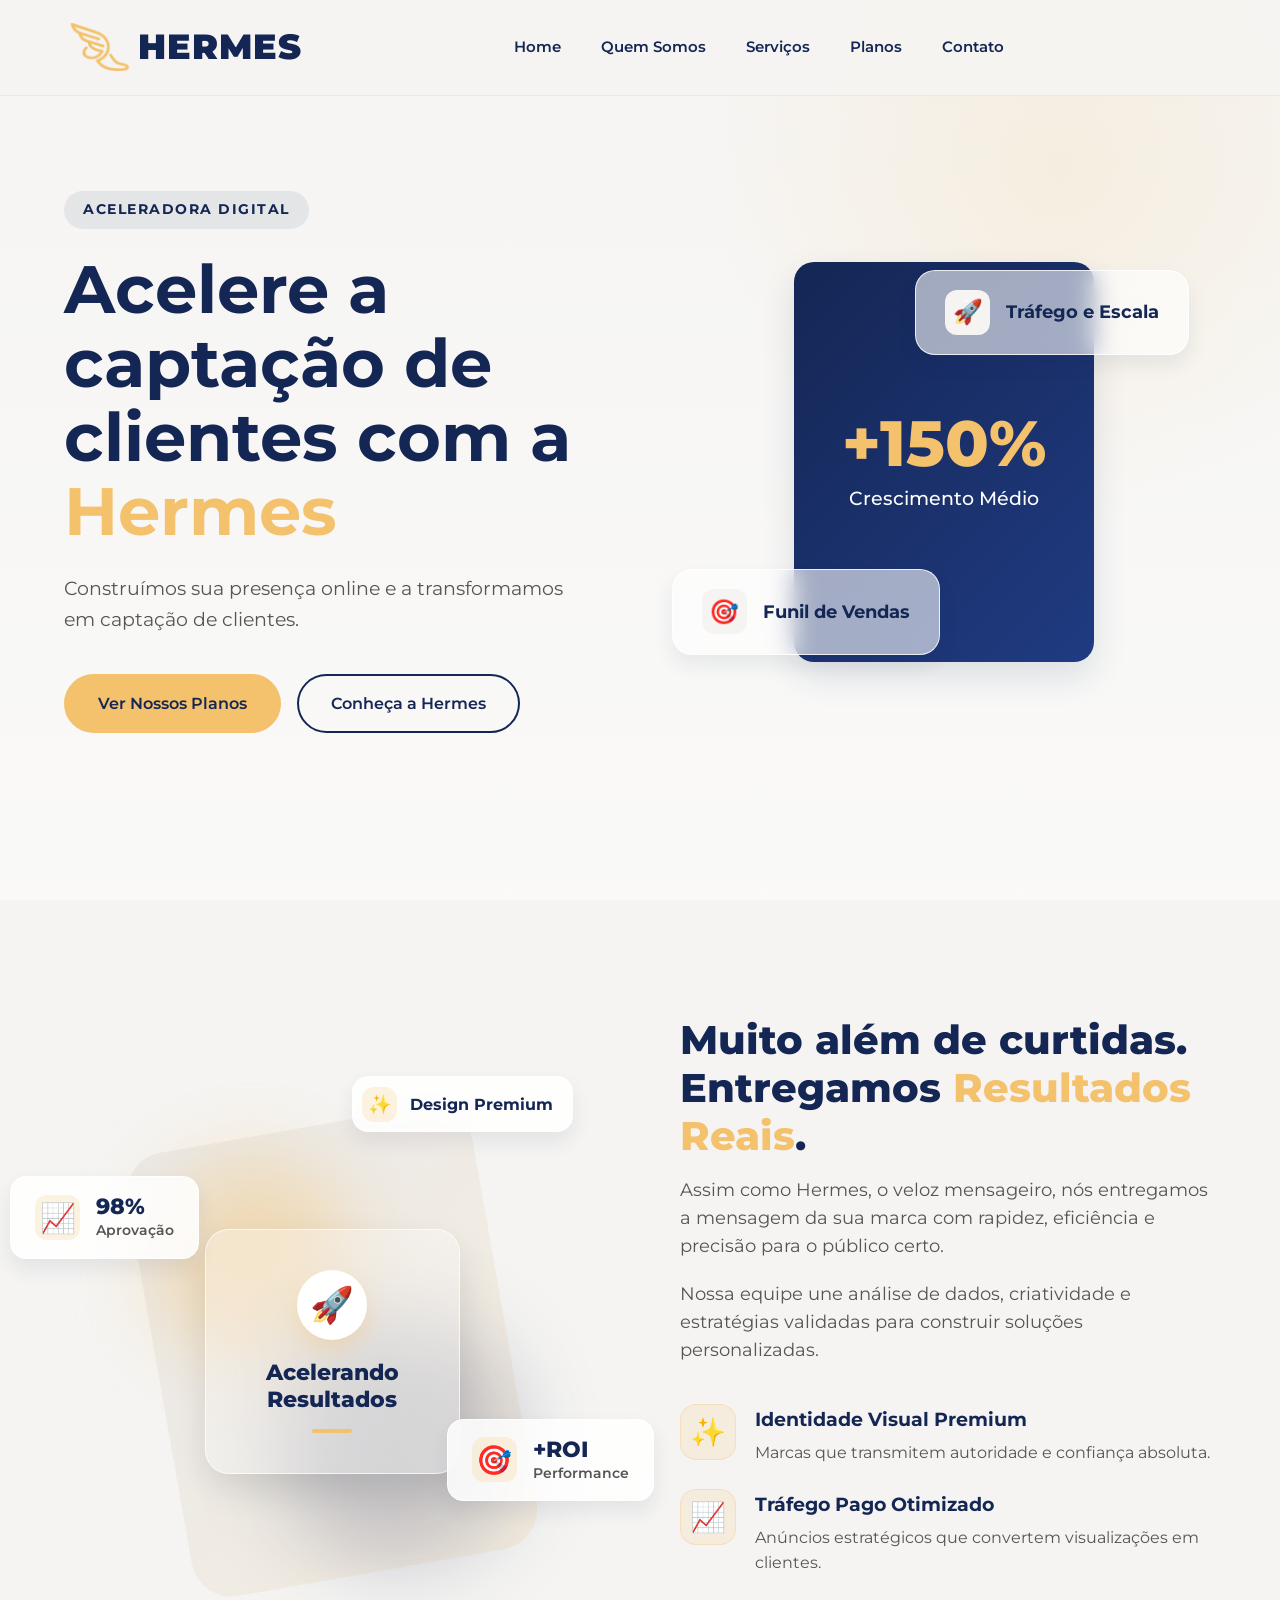
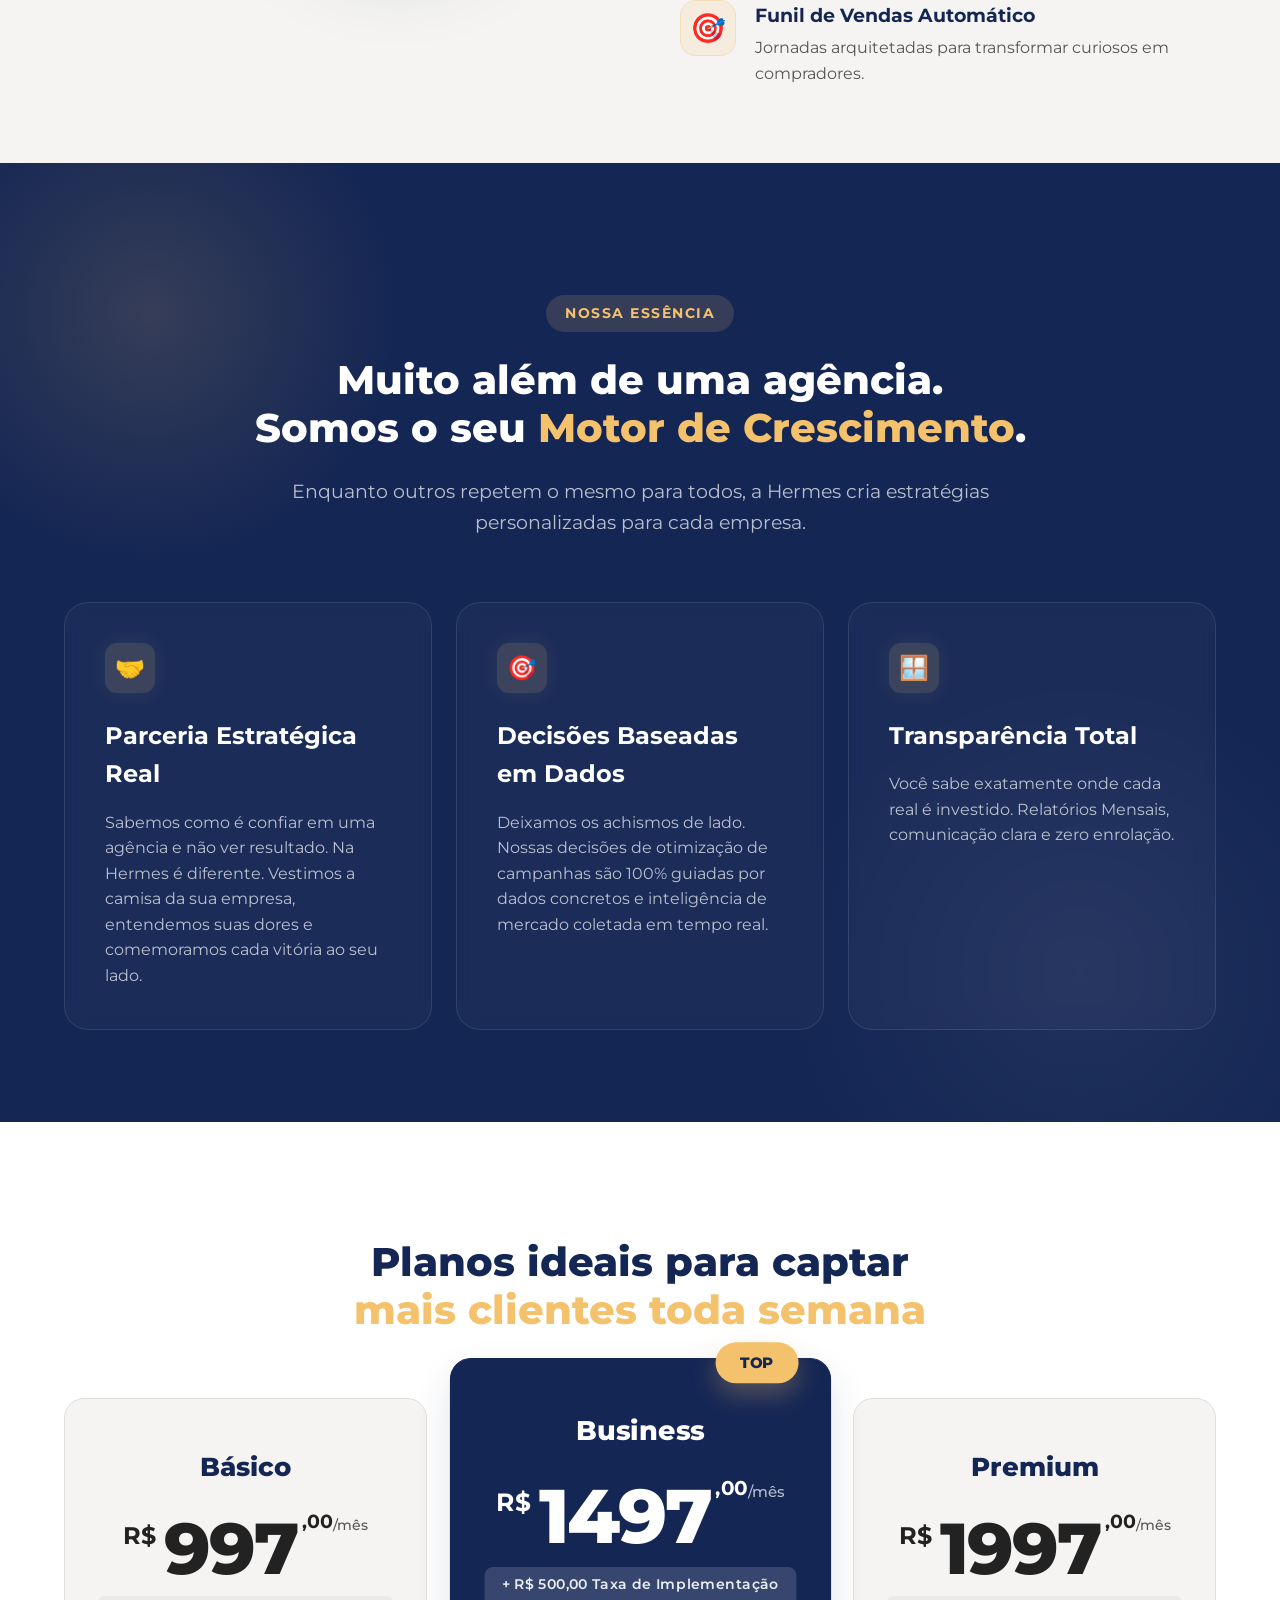
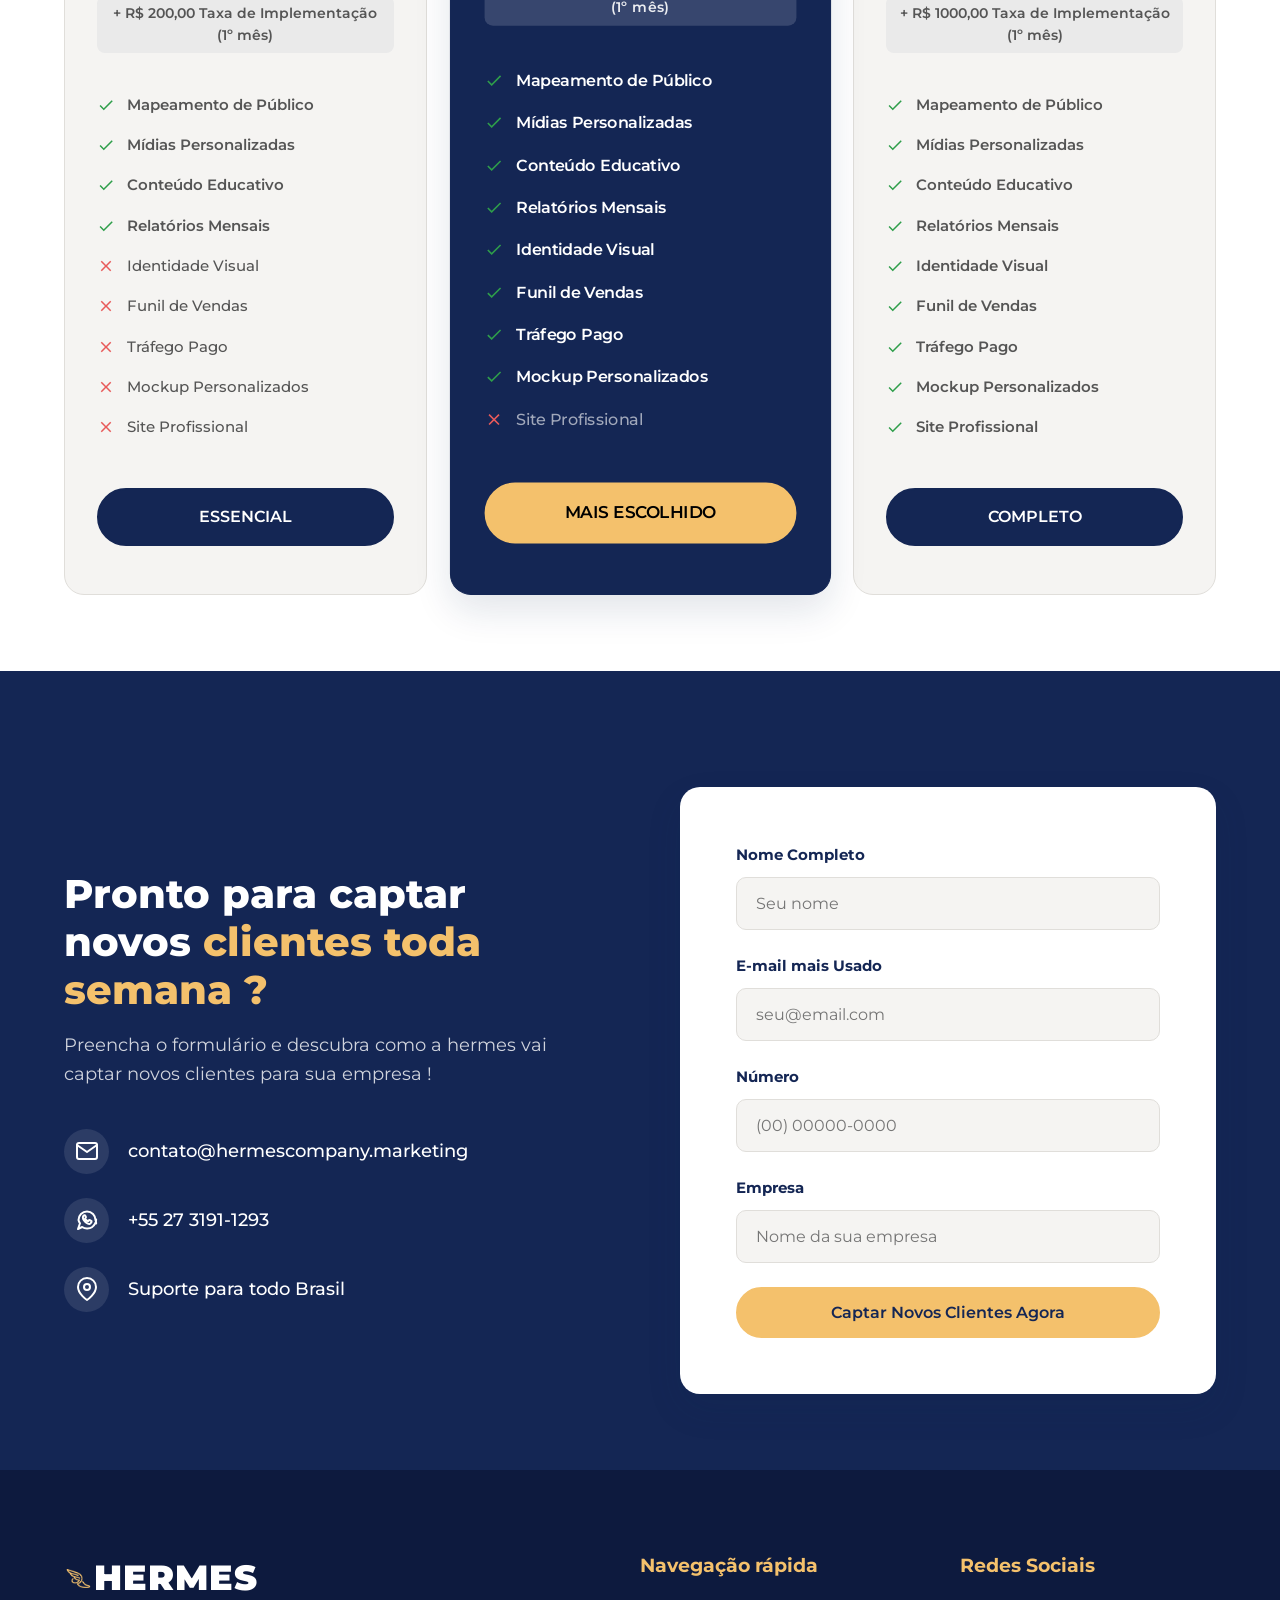
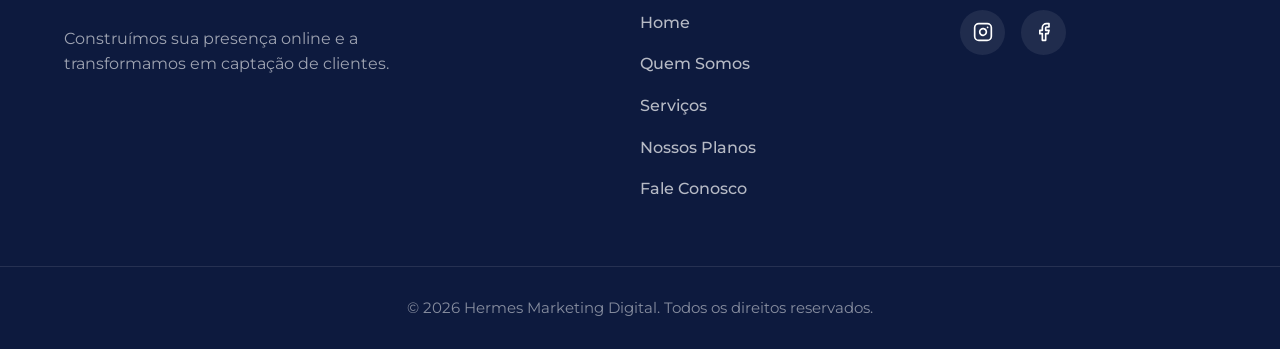
==== index.html @ 0383509d "Add files via upload" ====
<!DOCTYPE html>
<html lang="pt-BR">

<head>
    <meta charset="UTF-8">
    <meta name="viewport" content="width=device-width, initial-scale=1.0">
    <title>Hermes | Marketing Digital</title>
    <meta name="description"
        content="Eleve sua marca com a Hermes. Especialistas em marketing digital, tráfego pago, funil de vendas e identidade visual.">
    <link rel="preconnect" href="https://fonts.googleapis.com">
    <link rel="preconnect" href="https://fonts.gstatic.com" crossorigin>
    <link href="https://fonts.googleapis.com/css2?family=Montserrat:wght@300;400;500;600;700;800&display=swap"
        rel="stylesheet">
    <link rel="stylesheet" href="styles.css">
</head>

<body>
    <header class="navbar">
        <div class="container nav-container">
            <a href="#" class="logo">
                <img src="logo.png" alt="Ícone Hermes" class="logo-icon" onerror="this.style.display='none'">
                <span class="logo-text">HERMES</span>
            </a>
            <nav class="nav-links">
                <a href="#home">Home</a>
                <a href="#sobre">Quem Somos</a>
                <a href="servicos.html">Serviços</a>
                <a href="#planos">Planos</a>
                <a href="#contato">Contato</a>
            </nav>
            <div class="nav-actions">
                <button class="menu-toggle" aria-label="Abrir menu">
                    <span class="bar"></span>
                    <span class="bar"></span>
                    <span class="bar"></span>
                </button>
            </div>
        </div>
    </header>

    <main>
        <!-- Home / Hero Section -->
        <section id="home" class="hero">
            <div class="container hero-container">
                <div class="hero-content fade-in">
                    <div class="badge">Aceleradora Digital</div>
                    <h1>Acelere a captação de clientes com a <span class="text-highlight">Hermes</span></h1>
                    <p>Construímos sua presença online e a transformamos em captação de clientes.</p>
                    <div class="hero-buttons">
                        <a href="#planos" class="btn btn-primary">Ver Nossos Planos</a>
                        <a href="#sobre" class="btn btn-outline">Conheça a Hermes</a>
                    </div>
                </div>

                <div class="hero-visual fade-in" style="transition-delay: 0.2s;">
                    <!-- Decorative graphic elements to represent the "Hermes" brand modern feel -->
                    <div class="glass-card main-card">
                        <div class="stat">
                            <span class="stat-number">+150%</span>
                            <span class="stat-label">Crescimento Médio</span>
                        </div>
                    </div>
                    <div class="glass-card float-card-1">
                        <div class="icon-box">🚀</div>
                        <span>Tráfego e Escala</span>
                    </div>
                    <div class="glass-card float-card-2">
                        <div class="icon-box">🎯</div>
                        <span>Funil de Vendas</span>
                    </div>
                </div>
            </div>
        </section>

        <!-- Sobre Section -->
        <section id="sobre" class="about">
            <div class="container about-container">
                <div class="about-visual-new fade-in">
                    <div class="visual-bg-shape"></div>

                    <!-- Center Composition -->
                    <div class="center-art-composition">
                        <div class="glowing-orb orb-1"></div>
                        <div class="glowing-orb orb-2"></div>

                        <div class="glass-main-card">
                            <div class="glass-icon-wrapper">
                                <span class="hero-icon">🚀</span>
                            </div>
                            <h3 class="glass-title">Acelerando<br>Resultados</h3>
                            <div class="glass-line"></div>
                        </div>
                    </div>

                    <!-- Floating Cards / Baloões -->
                    <div class="floating-stat-card glass-panel card-pos-1">
                        <div class="stat-icon">📈</div>
                        <div class="stat-info">
                            <span class="stat-value">98%</span>
                            <span class="stat-text">Aprovação</span>
                        </div>
                    </div>

                    <div class="floating-stat-card glass-panel card-pos-2">
                        <div class="stat-icon">🎯</div>
                        <div class="stat-info">
                            <span class="stat-value">+ROI</span>
                            <span class="stat-text">Performance</span>
                        </div>
                    </div>

                    <div class="floating-badge glass-panel">
                        <div class="stat-icon">✨</div>
                        <span style="font-weight: 700; color: var(--primary); font-size: 1rem;">Design Premium</span>
                    </div>
                </div>
                <div class="about-content fade-in" style="transition-delay: 0.2s;">
                    <h2 class="section-title">Muito além de curtidas. Entregamos <span class="text-highlight">Resultados
                            Reais</span>.</h2>
                    <p>Assim como Hermes, o veloz mensageiro, nós entregamos a mensagem da sua marca com rapidez,
                        eficiência e precisão para o público certo.</p>
                    <p>Nossa equipe une análise de dados, criatividade e estratégias validadas para construir soluções
                        personalizadas.</p>

                    <ul class="features-list">
                        <li>
                            <div class="feature-icon">✨</div>
                            <div class="feature-text">
                                <strong>Identidade Visual Premium</strong>
                                <span>Marcas que transmitem autoridade e confiança absoluta.</span>
                            </div>
                        </li>
                        <li>
                            <div class="feature-icon">📈</div>
                            <div class="feature-text">
                                <strong>Tráfego Pago Otimizado</strong>
                                <span>Anúncios estratégicos que convertem visualizações em clientes.</span>
                            </div>
                        </li>
                        <li>
                            <div class="feature-icon">🎯</div>
                            <div class="feature-text">
                                <strong>Funil de Vendas Automático</strong>
                                <span>Jornadas arquitetadas para transformar curiosos em compradores.</span>
                            </div>
                        </li>
                    </ul>
                </div>
            </div>
        </section>

        <!-- Expertise Section -> Continuação do Quem Somos -->
        <section class="expertise-section">
            <div class="expertise-glow-1"></div>
            <div class="expertise-glow-2"></div>

            <div class="container relative" style="position: relative; z-index: 10;">
                <div class="expertise-header fade-in">
                    <div class="badge expertise-badge">Nossa Essência</div>
                    <h2 class="section-title">Muito além de uma agência.<br>Somos o seu <span
                            class="text-highlight">Motor de Crescimento</span>.</h2>
                    <p>Enquanto outros repetem o mesmo para todos, a Hermes cria estratégias personalizadas para cada
                        empresa.</p>
                </div>

                <div class="expertise-grid">
                    <!-- Card 1 -->
                    <div class="expertise-card fade-in">
                        <div class="expertise-icon">🤝</div>
                        <h3>Parceria Estratégica Real</h3>
                        <p>Sabemos como é confiar em uma agência e não ver resultado. Na Hermes é diferente. Vestimos a
                            camisa da sua empresa, entendemos suas dores e comemoramos cada vitória ao seu lado.</p>
                    </div>

                    <!-- Card 2 -->
                    <div class="expertise-card fade-in" style="transition-delay: 0.2s;">
                        <div class="expertise-icon">🎯</div>
                        <h3>Decisões Baseadas em Dados</h3>
                        <p>Deixamos os achismos de lado. Nossas decisões de otimização de campanhas são 100% guiadas por
                            dados concretos e inteligência de mercado coletada em tempo real.</p>
                    </div>

                    <!-- Card 3 -->
                    <div class="expertise-card fade-in" style="transition-delay: 0.3s;">
                        <div class="expertise-icon">🪟</div>
                        <h3>Transparência Total</h3>
                        <p>Você sabe exatamente onde cada real é investido. Relatórios Mensais, comunicação clara e zero
                            enrolação.</p>
                    </div>
                </div>
            </div>
        </section>

        <!-- Planos Section -->
        <section id="planos" class="pricing bg-light">
            <div class="container">
                <div class="section-header center fade-in">
                    <h2 class="section-title">Planos ideais para captar <span class="text-highlight">mais
                            clientes toda semana</span></h2>

                </div>

                <div class="pricing-grid">
                    <!-- Plano Básico -->
                    <div class="pricing-card fade-in" style="transition-delay: 0.1s;">
                        <div class="card-header">
                            <h3>Básico</h3>
                            <div class="price"><span class="currency-val">R$</span> <strong>997</strong><span
                                    class="cents">,00</span><span class="period">/mês</span></div>
                            <div class="setup-fee">+ R$ 200,00 Taxa de Implementação (1º mês)</div>
                        </div>
                        <div class="card-body">
                            <ul class="plan-features">
                                <li class="included">Mapeamento de Público</li>
                                <li class="included">Mídias Personalizadas</li>
                                <li class="included">Conteúdo Educativo</li>
                                <li class="included">Relatórios Mensais</li>
                                <li class="excluded">Identidade Visual</li>
                                <li class="excluded">Funil de Vendas</li>
                                <li class="excluded">Tráfego Pago</li>
                                <li class="excluded">Mockup Personalizados</li>
                                <li class="excluded">Site Profissional</li>
                            </ul>
                        </div>
                        <div class="card-footer">
                            <a href="#contato" class="btn btn-outline btn-block">ESSENCIAL</a>
                        </div>
                    </div>

                    <!-- Plano Business (TOP) -->
                    <div class="pricing-card featured fade-in" style="transition-delay: 0.2s;">
                        <div class="popular-badge">TOP</div>
                        <div class="card-header">
                            <h3>Business</h3>
                            <div class="price"><span class="currency-val">R$</span> <strong>1497</strong><span
                                    class="cents">,00</span><span class="period">/mês</span></div>
                            <div class="setup-fee">+ R$ 500,00 Taxa de Implementação (1º mês)</div>
                        </div>
                        <div class="card-body">
                            <ul class="plan-features">
                                <li class="included">Mapeamento de Público</li>
                                <li class="included">Mídias Personalizadas</li>
                                <li class="included">Conteúdo Educativo</li>
                                <li class="included">Relatórios Mensais</li>
                                <li class="included">Identidade Visual</li>
                                <li class="included">Funil de Vendas</li>
                                <li class="included">Tráfego Pago</li>
                                <li class="included">Mockup Personalizados</li>
                                <li class="excluded">Site Profissional</li>
                            </ul>
                        </div>
                        <div class="card-footer">
                            <a href="#contato" class="btn btn-primary btn-block">MAIS ESCOLHIDO</a>
                        </div>
                    </div>

                    <!-- Plano Premium -->
                    <div class="pricing-card fade-in" style="transition-delay: 0.3s;">
                        <div class="card-header">
                            <h3>Premium</h3>
                            <div class="price"><span class="currency-val">R$</span> <strong>1997</strong><span
                                    class="cents">,00</span><span class="period">/mês</span></div>
                            <div class="setup-fee">+ R$ 1000,00 Taxa de Implementação (1º mês)</div>
                        </div>
                        <div class="card-body">
                            <ul class="plan-features">
                                <li class="included">Mapeamento de Público</li>
                                <li class="included">Mídias Personalizadas</li>
                                <li class="included">Conteúdo Educativo</li>
                                <li class="included">Relatórios Mensais</li>
                                <li class="included">Identidade Visual</li>
                                <li class="included">Funil de Vendas</li>
                                <li class="included">Tráfego Pago</li>
                                <li class="included">Mockup Personalizados</li>
                                <li class="included">Site Profissional</li>
                            </ul>
                        </div>
                        <div class="card-footer">
                            <a href="#contato" class="btn btn-outline btn-block">COMPLETO</a>
                        </div>
                    </div>
                </div>
            </div>
        </section>

        <!-- Contato Section -->
        <section id="contato" class="contact">
            <div class="container contact-container">
                <div class="contact-info fade-in">
                    <h2 class="section-title">Pronto para captar novos <span class="text-highlight">clientes toda semana
                            ?</span>
                    </h2>
                    <p>Preencha o formulário e descubra como a hermes vai captar novos clientes para sua empresa
                        !</p>

                    <div class="contact-details hide-on-mobile">
                        <div class="contact-item">
                            <span class="icon">
                                <svg width="24" height="24" viewBox="0 0 24 24" fill="none" stroke="currentColor"
                                    stroke-width="2" stroke-linecap="round" stroke-linejoin="round"
                                    class="contact-icon">
                                    <path
                                        d="M4 4h16c1.1 0 2 .9 2 2v12c0 1.1-.9 2-2 2H4c-1.1 0-2-.9-2-2V6c0-1.1.9-2 2-2z">
                                    </path>
                                    <polyline points="22,6 12,13 2,6"></polyline>
                                </svg>
                            </span>
                            <span>contato@hermescompany.marketing</span>
                        </div>
                        <div class="contact-item">
                            <span class="icon">
                                <svg width="24" height="24" viewBox="0 0 24 24" fill="none" stroke="currentColor"
                                    stroke-width="2" stroke-linecap="round" stroke-linejoin="round"
                                    class="contact-icon">
                                    <path
                                        d="M21.16 11.5A8.38 8.38 0 0 1 20 15.68A8.5 8.5 0 0 1 12 20.5a8.38 8.38 0 0 1-4.82-1.48L3 21l2-5.75A8.38 8.38 0 0 1 3.5 12a8.5 8.5 0 0 1 8.5-8.5a8.5 8.5 0 0 1 8.5 8.5a8.48 8.48 0 0 1 .66 3.5">
                                    </path>
                                    <path
                                        d="M16 14.73c-.22.61-.83 1.1-1.46 1.17-.63.07-1.35-.14-2.14-.52-1.93-.95-3.3-2.85-3.41-3-.11-.15-1.12-1.46-1.12-2.8 0-1.18.6-1.78.85-2.03.22-.22.5-.27.69-.27h.37c.17 0 .33.02.48.33.22.48.56 1.34.6 1.44.05.1.09.24.01.38-.07.15-.12.24-.24.38-.11.12-.24.26-.33.37-.11.11-.23.23-.11.44.11.22.5 1 1.05 1.48.71.62 1.36.83 1.57.92.22.1.34.08.48-.07.12-.15.52-.64.67-.86.13-.22.28-.19.49-.11.22.07 1.39.65 1.63.78.23.11.39.18.45.28.06.11.06.63-.16 1.24z">
                                    </path>
                                </svg>
                            </span>
                            <span>+55 27 3191-1293</span>
                        </div>
                        <div class="contact-item">
                            <span class="icon">
                                <svg width="24" height="24" viewBox="0 0 24 24" fill="none" stroke="currentColor"
                                    stroke-width="2" stroke-linecap="round" stroke-linejoin="round"
                                    class="contact-icon">
                                    <path d="M21 10c0 7-9 13-9 13s-9-6-9-13a9 9 0 0 1 18 0z"></path>
                                    <circle cx="12" cy="10" r="3"></circle>
                                </svg>
                            </span>
                            <span>Suporte para todo Brasil</span>
                        </div>
                    </div>
                </div>

                <div class="contact-form-wrapper fade-in" style="transition-delay: 0.2s;">
                    <form class="contact-form" action="https://formsubmit.co/contato@hermescompany.marketing"
                        method="POST">
                        <!-- Redirecionamento e Configurações Opcionais -->
                        <input type="hidden" name="_next" value="http://localhost:8080/obrigado.html">
                        <!-- O assunto foi removido propositalmente para que os emails não sejam agrupados em uma única conversa pelo Gmail (threading) -->
                        <input type="hidden" name="_captcha" value="false">
                        <input type="hidden" name="_template" value="table">

                        <div class="form-group">
                            <label for="name">Nome Completo</label>
                            <input type="text" id="name" name="nome" placeholder="Seu nome" required>
                        </div>
                        <div class="form-group">
                            <label for="email">E-mail mais Usado</label>
                            <input type="email" id="email" name="email" placeholder="seu@email.com" required>
                        </div>
                        <div class="form-group">
                            <label for="phone">Número</label>
                            <input type="tel" id="phone" name="telefone" placeholder="(00) 00000-0000"
                                oninput="this.value = this.value.replace(/[^0-9]/g, '')" required>
                        </div>
                        <div class="form-group">
                            <label for="company">Empresa</label>
                            <input type="text" id="company" name="empresa" placeholder="Nome da sua empresa">
                        </div>
                        <button type="submit" class="btn btn-primary btn-block btn-pulse">Captar Novos Clientes
                            Agora</button>
                    </form>
                </div>

                <div class="contact-details show-on-mobile hide fade-in" style="transition-delay: 0.3s;">
                    <h2 class="section-title">Contatos : <span class="text-highlight"></span>
                    </h2>
                    <div class="contact-item">
                        <span class="icon">
                            <svg width="24" height="24" viewBox="0 0 24 24" fill="none" stroke="currentColor"
                                stroke-width="2" stroke-linecap="round" stroke-linejoin="round" class="contact-icon">
                                <path d="M4 4h16c1.1 0 2 .9 2 2v12c0 1.1-.9 2-2 2H4c-1.1 0-2-.9-2-2V6c0-1.1.9-2 2-2z">
                                </path>
                                <polyline points="22,6 12,13 2,6"></polyline>
                            </svg>
                        </span>
                        <span>contato@hermescompany.marketing</span>
                    </div>
                    <div class="contact-item">
                        <span class="icon">
                            <svg width="24" height="24" viewBox="0 0 24 24" fill="none" stroke="currentColor"
                                stroke-width="2" stroke-linecap="round" stroke-linejoin="round" class="contact-icon">
                                <path
                                    d="M21.16 11.5A8.38 8.38 0 0 1 20 15.68A8.5 8.5 0 0 1 12 20.5a8.38 8.38 0 0 1-4.82-1.48L3 21l2-5.75A8.38 8.38 0 0 1 3.5 12a8.5 8.5 0 0 1 8.5-8.5a8.5 8.5 0 0 1 8.5 8.5a8.48 8.48 0 0 1 .66 3.5">
                                </path>
                                <path
                                    d="M16 14.73c-.22.61-.83 1.1-1.46 1.17-.63.07-1.35-.14-2.14-.52-1.93-.95-3.3-2.85-3.41-3-.11-.15-1.12-1.46-1.12-2.8 0-1.18.6-1.78.85-2.03.22-.22.5-.27.69-.27h.37c.17 0 .33.02.48.33.22.48.56 1.34.6 1.44.05.1.09.24.01.38-.07.15-.12.24-.24.38-.11.12-.24.26-.33.37-.11.11-.23.23-.11.44.11.22.5 1 1.05 1.48.71.62 1.36.83 1.57.92.22.1.34.08.48-.07.12-.15.52-.64.67-.86.13-.22.28-.19.49-.11.22.07 1.39.65 1.63.78.23.11.39.18.45.28.06.11.06.63-.16 1.24z">
                                </path>
                            </svg>
                        </span>
                        <span>+55 27 3191-1293</span>
                    </div>
                    <div class="contact-item">
                        <span class="icon">
                            <svg width="24" height="24" viewBox="0 0 24 24" fill="none" stroke="currentColor"
                                stroke-width="2" stroke-linecap="round" stroke-linejoin="round" class="contact-icon">
                                <path d="M21 10c0 7-9 13-9 13s-9-6-9-13a9 9 0 0 1 18 0z"></path>
                                <circle cx="12" cy="10" r="3"></circle>
                            </svg>
                        </span>
                        <span>Suporte para todo Brasil</span>
                    </div>
                </div>
            </div>
        </section>
    </main>

    <footer class="footer">
        <div class="container footer-container">
            <div class="footer-brand">
                <div class="footer-logo-wrapper">
                    <img src="logo.png" alt="Ícone Hermes" class="footer-logo-icon" onerror="this.style.display='none'">
                    <span class="logo-text">HERMES</span>
                </div>
                <p>Construímos sua presença online e a transformamos em captação de clientes.</p>
            </div>
            <div class="footer-links">
                <h4>Navegação rápida</h4>
                <ul>
                    <li><a href="#home">Home</a></li>
                    <li><a href="#sobre">Quem Somos</a></li>
                    <li><a href="servicos.html">Serviços</a></li>
                    <li><a href="#planos">Nossos Planos</a></li>
                    <li><a href="#contato">Fale Conosco</a></li>
                </ul>
            </div>
            <div class="footer-social">
                <h4>Redes Sociais</h4>
                <div class="social-icons">
                    <a href="https://www.instagram.com/hermes.company_/" target="_blank" aria-label="Instagram">
                        <svg width="20" height="20" viewBox="0 0 24 24" fill="none" stroke="currentColor"
                            stroke-width="2" stroke-linecap="round" stroke-linejoin="round">
                            <rect x="2" y="2" width="20" height="20" rx="5" ry="5"></rect>
                            <path d="M16 11.37A4 4 0 1 1 12.63 8 4 4 0 0 1 16 11.37z"></path>
                            <line x1="17.5" y1="6.5" x2="17.51" y2="6.5"></line>
                        </svg>
                    </a>
                    <a href="https://www.facebook.com/profile.php?id=61587692564961&locale=pt_BR" target="_blank"
                        aria-label="Facebook">
                        <svg width="20" height="20" viewBox="0 0 24 24" fill="none" stroke="currentColor"
                            stroke-width="2" stroke-linecap="round" stroke-linejoin="round">
                            <path d="M18 2h-3a5 5 0 0 0-5 5v3H7v4h3v8h4v-8h3l1-4h-4V7a1 1 0 0 1 1-1h3z"></path>
                        </svg>
                    </a>
                </div>
            </div>
        </div>
        <div class="footer-bottom">
            <div class="container">
                <p>&copy; 2026 Hermes Marketing Digital. Todos os direitos reservados.</p>
            </div>
        </div>
    </footer>

    <!-- Modais e Overlays -->
    <div class="modal-overlay" id="success-modal">
        <div class="modal-border-wrap">
            <div class="modal-content">
                <button class="close-modal" aria-label="Fechar pop-up">
                    <svg viewBox="0 0 24 24" fill="none" stroke="currentColor" stroke-width="2" stroke-linecap="round"
                        stroke-linejoin="round">
                        <line x1="18" y1="6" x2="6" y2="18"></line>
                        <line x1="6" y1="6" x2="18" y2="18"></line>
                    </svg>
                </button>

                <div class="modal-graphic">
                    <div class="modal-graphic-bg"></div>
                    <div class="modal-icon-wrapper">
                        <svg width="28" height="28" viewBox="0 0 24 24" fill="none" stroke="currentColor"
                            stroke-width="3" stroke-linecap="round" stroke-linejoin="round">
                            <polyline points="20 6 9 17 4 12"></polyline>
                        </svg>
                    </div>

                    <!-- Sparkles SVG -->
                    <svg class="modal-sparkle sparkle-1" viewBox="0 0 24 24" fill="currentColor">
                        <path d="M12 2L15 9L22 12L15 15L12 22L9 15L2 12L9 9L12 2Z"></path>
                    </svg>
                    <svg class="modal-sparkle sparkle-2" viewBox="0 0 24 24" fill="currentColor">
                        <path d="M12 2L15 9L22 12L15 15L12 22L9 15L2 12L9 9L12 2Z"></path>
                    </svg>
                    <svg class="modal-sparkle sparkle-3" viewBox="0 0 24 24" fill="currentColor">
                        <path d="M12 2L15 9L22 12L15 15L12 22L9 15L2 12L9 9L12 2Z"></path>
                    </svg>
                </div>

                <h3 class="modal-title">Mensagem Enviada!<span>Com Sucesso</span></h3>
                <p class="modal-text">Recebemos o seu contato. Um de nossos especialistas em captação retornará em breve
                    para acelerar seus resultados.</p>

                <button class="btn btn-primary btn-modal">Excelente, aguardo o contato</button>
            </div>
        </div>
    </div>

    <script src="main.js?v=2"></script>
</body>

</html>
---- styles.css ----
/* CSS Variables based on Hermes brand */
:root {
    --primary: #142654;
    /* Dark Blue */
    --hover-primary: #1b326e;
    --accent: #f4c16c;
    /* Gold/Yellow */
    --hover-accent: #e5b360;
    --bg-light: #f5f4f2;
    /* Off White */

    --text-dark: #222222;
    --text-body: #555555;
    --white: #ffffff;
    --border: #e0deda;

    --font-heading: 'Montserrat', sans-serif;
    --font-body: 'Montserrat', sans-serif;

    --transition: all 0.3s ease;

    --shadow-sm: 0 4px 6px rgba(20, 38, 84, 0.05);
    --shadow-md: 0 10px 20px rgba(20, 38, 84, 0.08);
    --shadow-lg: 0 15px 35px rgba(20, 38, 84, 0.12);
    --shadow-accent: 0 10px 25px rgba(244, 193, 108, 0.3);
}

* {
    margin: 0;
    padding: 0;
    box-sizing: border-box;
}

html {
    scroll-behavior: smooth;
    font-size: 16px;
}

body {
    font-family: var(--font-body);
    background-color: var(--bg-light);
    color: var(--text-body);
    line-height: 1.6;
    overflow-x: hidden;
}

a {
    text-decoration: none;
    color: inherit;
    transition: var(--transition);
}

ul {
    list-style: none;
}

.container {
    width: 100%;
    max-width: 1200px;
    margin: 0 auto;
    padding: 0 1.5rem;
}

/* Typography */
h1,
h2,
h3,
h4,
h5,
h6 {
    font-family: var(--font-heading);
    color: var(--primary);
    font-weight: 700;
}

.text-highlight {
    color: var(--accent);
}

.section-title {
    font-size: 2.5rem;
    font-weight: 800;
    margin-bottom: 1rem;
    line-height: 1.2;
}

section {
    padding: 6rem 0;
}

.center {
    text-align: center;
}

.bg-light {
    background-color: var(--white);
}

/* Buttons */
.btn {
    display: inline-flex;
    align-items: center;
    justify-content: center;
    padding: 0.9rem 2rem;
    border-radius: 50px;
    font-family: var(--font-heading);
    font-weight: 600;
    font-size: 1rem;
    cursor: pointer;
    transition: var(--transition);
    border: 2px solid transparent;
    text-align: center;
}

.btn-sm {
    padding: 0.6rem 1.5rem;
    font-size: 0.9rem;
}

.btn-block {
    width: 100%;
}

.btn-primary {
    background-color: var(--accent);
    color: var(--primary);
    border-color: var(--accent);
}

.btn-primary:hover {
    background-color: var(--hover-accent);
    border-color: var(--hover-accent);
    transform: translateY(-2px);
    box-shadow: var(--shadow-accent);
}

.btn-outline {
    background-color: transparent;
    color: var(--primary);
    border-color: var(--primary);
}

.btn-outline:hover {
    background-color: var(--primary);
    color: var(--white);
    transform: translateY(-2px);
}

/* Navbar */
.navbar {
    position: fixed;
    top: 0;
    left: 0;
    width: 100%;
    background-color: rgba(245, 244, 242, 0.9);
    backdrop-filter: blur(10px);
    -webkit-backdrop-filter: blur(10px);
    z-index: 1000;
    padding: 1.2rem 0;
    transition: var(--transition);
    border-bottom: 1px solid rgba(224, 222, 218, 0.5);
}

.navbar.scrolled {
    padding: 0.8rem 0;
    background-color: rgba(255, 255, 255, 0.98);
    box-shadow: var(--shadow-sm);
}

.nav-container {
    display: flex;
    justify-content: space-between;
    align-items: center;
}

.logo {
    display: flex;
    align-items: center;
    gap: 0.1rem;
}

.logo-icon {
    height: 3rem !important;
    max-height: 3rem !important;
    width: auto !important;
    max-width: 6rem !important;
    object-fit: contain;
    flex-shrink: 0;
}

.logo-text {
    font-size: 2.2rem;
    font-weight: 900;
    color: var(--primary);
    letter-spacing: 1px;
}

.nav-links {
    display: flex;
    gap: 2.5rem;
}

.nav-links a {
    font-weight: 600;
    color: var(--primary);
    font-size: 0.95rem;
    position: relative;
    padding: 0.5rem 0;
}

.nav-links a::after {
    content: '';
    position: absolute;
    bottom: 0;
    left: 0;
    width: 0;
    height: 3px;
    background-color: var(--accent);
    transition: var(--transition);
    border-radius: 2px;
}

.nav-links a:hover::after,
.nav-links a.active::after {
    width: 100%;
}

.nav-actions {
    display: flex;
    align-items: center;
    gap: 1rem;
}

.menu-toggle {
    display: none;
    background: none;
    border: none;
    cursor: pointer;
    width: 30px;
    height: 20px;
    position: relative;
    z-index: 1001;
}

.menu-toggle .bar {
    position: absolute;
    width: 100%;
    height: 2px;
    background-color: var(--primary);
    left: 0;
    transition: var(--transition);
    border-radius: 2px;
}

.menu-toggle .bar:nth-child(1) {
    top: 0;
}

.menu-toggle .bar:nth-child(2) {
    top: 9px;
}

.menu-toggle .bar:nth-child(3) {
    bottom: 0;
}

/* Hero Section */
.hero {
    min-height: 100vh;
    display: flex;
    align-items: center;
    padding-top: 80px;
    position: relative;
    overflow: hidden;
    background: linear-gradient(180deg, var(--bg-light) 0%, rgba(255, 255, 255, 0.5) 100%);
}

.hero::before {
    content: '';
    position: absolute;
    top: -20%;
    right: -10%;
    width: 700px;
    height: 700px;
    border-radius: 50%;
    background: radial-gradient(circle, rgba(244, 193, 108, 0.15) 0%, rgba(245, 244, 242, 0) 70%);
    z-index: 0;
}

.hero-container {
    display: grid;
    grid-template-columns: 1fr 1fr;
    gap: 4rem;
    align-items: center;
    position: relative;
    z-index: 1;
}

.badge {
    display: inline-block;
    padding: 0.5rem 1.2rem;
    background-color: rgba(20, 38, 84, 0.08);
    color: var(--primary);
    border-radius: 50px;
    font-size: 0.85rem;
    font-weight: 700;
    margin-bottom: 1.5rem;
    text-transform: uppercase;
    letter-spacing: 1.5px;
}

.hero h1 {
    font-size: 4.2rem;
    line-height: 1.1;
    margin-bottom: 1.5rem;
}

.hero p {
    font-size: 1.2rem;
    color: var(--text-body);
    margin-bottom: 2.5rem;
    max-width: 500px;
}

.hero-buttons {
    display: flex;
    gap: 1rem;
}

.hero-visual {
    position: relative;
    height: 550px;
    display: flex;
    justify-content: center;
    align-items: center;
}

.glass-card {
    background: rgba(255, 255, 255, 0.6);
    backdrop-filter: blur(12px);
    -webkit-backdrop-filter: blur(12px);
    border: 1px solid rgba(255, 255, 255, 0.8);
    border-radius: 20px;
    padding: 2rem;
    box-shadow: var(--shadow-md);
    position: absolute;
}

.main-card {
    width: 300px;
    height: 400px;
    background: linear-gradient(135deg, var(--primary) 0%, #203B82 100%);
    color: white;
    display: flex;
    flex-direction: column;
    justify-content: center;
    align-items: center;
    text-align: center;
    border: none;
    box-shadow: var(--shadow-lg);
    z-index: 2;
}

.main-card .stat-number {
    font-size: 4rem;
    font-weight: 800;
    color: var(--accent);
    display: block;
    line-height: 1;
    margin-bottom: 0.5rem;
}

.main-card .stat-label {
    font-size: 1.2rem;
    font-weight: 500;
}

.float-card-1 {
    top: 15%;
    right: 5%;
    display: flex;
    align-items: center;
    gap: 1rem;
    padding: 1.2rem 1.8rem;
    animation: float 6s ease-in-out infinite;
    font-weight: 700;
    font-size: 1.1rem;
    color: var(--primary);
    z-index: 3;
}

.float-card-2 {
    bottom: 15%;
    left: 0;
    display: flex;
    align-items: center;
    gap: 1rem;
    padding: 1.2rem 1.8rem;
    animation: float 7s ease-in-out infinite reverse;
    font-weight: 700;
    font-size: 1.1rem;
    color: var(--primary);
    z-index: 3;
}

.icon-box {
    width: 45px;
    height: 45px;
    background-color: var(--bg-light);
    border-radius: 12px;
    display: flex;
    justify-content: center;
    align-items: center;
    font-size: 1.5rem;
}

@keyframes float {
    0% {
        transform: translateY(0px);
    }

    50% {
        transform: translateY(-20px);
    }

    100% {
        transform: translateY(0px);
    }
}

/* About Section */
.about-container {
    display: grid;
    grid-template-columns: 1fr 1fr;
    gap: 5rem;
    align-items: center;
}

.about-visual-new {
    position: relative;
    height: 500px;
    width: 100%;
    display: flex;
    justify-content: center;
    align-items: center;
}

.visual-bg-shape {
    position: absolute;
    top: 50%;
    left: 50%;
    transform: translate(-50%, -50%) rotate(-10deg);
    width: 350px;
    height: 450px;
    background: linear-gradient(135deg, rgba(20, 38, 84, 0.05) 0%, rgba(244, 193, 108, 0.15) 100%);
    border-radius: 40px;
    z-index: 1;
}

/* Center Art */
.center-art-composition {
    position: relative;
    width: 300px;
    height: 350px;
    display: flex;
    justify-content: center;
    align-items: center;
    z-index: 2;
}

.glowing-orb {
    position: absolute;
    border-radius: 50%;
    filter: blur(40px);
    z-index: 1;
}

.orb-1 {
    width: 200px;
    height: 200px;
    background: rgba(244, 193, 108, 0.4);
    top: -20px;
    left: -30px;
    animation: orbFloat 8s infinite alternate ease-in-out;
}

.orb-2 {
    width: 250px;
    height: 250px;
    background: rgba(20, 38, 84, 0.2);
    bottom: -40px;
    right: -40px;
    animation: orbFloat 10s infinite alternate-reverse ease-in-out;
}

.glass-main-card {
    background: rgba(255, 255, 255, 0.3);
    backdrop-filter: blur(25px);
    -webkit-backdrop-filter: blur(25px);
    border: 1px solid rgba(255, 255, 255, 0.7);
    border-radius: 24px;
    width: 85%;
    padding: 2.5rem 1.5rem;
    display: flex;
    flex-direction: column;
    align-items: center;
    box-shadow: 0 15px 35px rgba(0, 0, 0, 0.1);
    z-index: 2;
    text-align: center;
}

.glass-icon-wrapper {
    width: 70px;
    height: 70px;
    background: var(--white);
    border-radius: 50%;
    display: flex;
    justify-content: center;
    align-items: center;
    font-size: 2.2rem;
    margin-bottom: 1.2rem;
    box-shadow: 0 10px 20px rgba(244, 193, 108, 0.3);
}

.glass-title {
    color: var(--primary);
    font-size: 1.4rem;
    font-weight: 800;
    line-height: 1.2;
    margin-bottom: 1rem;
}

.glass-line {
    width: 40px;
    height: 4px;
    background: var(--accent);
    border-radius: 2px;
}

@keyframes orbFloat {
    0% {
        transform: translateY(0) scale(1);
    }

    100% {
        transform: translateY(-30px) scale(1.1);
    }
}

/* Floating Balloons */
.glass-panel {
    background: rgba(255, 255, 255, 0.85);
    backdrop-filter: blur(15px);
    -webkit-backdrop-filter: blur(15px);
    border: 1px solid rgba(255, 255, 255, 1);
    border-radius: 16px;
    padding: 1rem 1.5rem;
    box-shadow: var(--shadow-md);
    position: absolute;
    z-index: 3;
}

.floating-stat-card {
    display: flex;
    align-items: center;
    gap: 1rem;
    animation: float 6s ease-in-out infinite;
}

.card-pos-1 {
    top: 15%;
    left: -10%;
}

.card-pos-2 {
    bottom: 20%;
    right: -10%;
    animation-delay: -3s;
    animation-duration: 7s;
}

.stat-icon {
    font-size: 1.8rem;
    background: rgba(244, 193, 108, 0.2);
    width: 45px;
    height: 45px;
    display: flex;
    justify-content: center;
    align-items: center;
    border-radius: 12px;
}

.stat-info {
    display: flex;
    flex-direction: column;
}

.stat-value {
    font-size: 1.4rem;
    font-weight: 800;
    color: var(--primary);
    line-height: 1.2;
}

.stat-text {
    font-size: 0.85rem;
    color: var(--text-body);
    font-weight: 600;
}

.floating-badge {
    top: -5%;
    right: 5%;
    display: flex;
    align-items: center;
    gap: 0.8rem;
    animation: float 5s ease-in-out infinite reverse;
    padding: 0.6rem 1.2rem 0.6rem 0.6rem;
}

.floating-badge .stat-icon {
    width: 35px;
    height: 35px;
    font-size: 1.2rem;
}

.about-content p {
    font-size: 1.1rem;
    margin-bottom: 1.2rem;
}

.features-list {
    margin-top: 2.5rem;
    display: flex;
    flex-direction: column;
    gap: 1.5rem;
}

.features-list li {
    display: flex;
    gap: 1.2rem;
    align-items: flex-start;
}

.feature-icon {
    width: 56px;
    height: 56px;
    background-color: rgba(244, 193, 108, 0.15);
    border-radius: 16px;
    display: flex;
    justify-content: center;
    align-items: center;
    font-size: 1.8rem;
    flex-shrink: 0;
    border: 1px solid rgba(244, 193, 108, 0.3);
}

.feature-text strong {
    display: block;
    color: var(--primary);
    font-size: 1.2rem;
    margin-bottom: 0.3rem;
    font-weight: 700;
}

.feature-text span {
    font-size: 1rem;
    color: var(--text-body);
}

/* Expertise Section - Premium Dark Mode */
.expertise-section {
    position: relative;
    padding: 7rem 0;
    background-color: var(--primary);
    color: var(--white);
    overflow: hidden;
}

.expertise-glow-1 {
    position: absolute;
    top: -100px;
    left: -100px;
    width: 500px;
    height: 500px;
    background: radial-gradient(circle, rgba(244, 193, 108, 0.15) 0%, transparent 70%);
    border-radius: 50%;
    z-index: 0;
}

.expertise-glow-2 {
    position: absolute;
    bottom: -150px;
    right: -100px;
    width: 600px;
    height: 600px;
    background: radial-gradient(circle, rgba(255, 255, 255, 0.05) 0%, transparent 70%);
    border-radius: 50%;
    z-index: 0;
}

.expertise-header {
    text-align: center;
    max-width: 800px;
    margin: 0 auto 4rem auto;
}

.expertise-header .section-title {
    color: var(--white);
    margin-bottom: 1.5rem;
}

.expertise-header p {
    color: rgba(255, 255, 255, 0.7);
    font-size: 1.2rem;
}

.expertise-badge {
    background-color: rgba(244, 193, 108, 0.15);
    color: var(--accent);
}

.expertise-grid {
    display: grid;
    grid-template-columns: repeat(3, 1fr);
    gap: 1.5rem;
}

.expertise-card {
    background: rgba(255, 255, 255, 0.03);
    border: 1px solid rgba(255, 255, 255, 0.1);
    border-radius: 24px;
    padding: 2.5rem;
    transition: var(--transition);
    position: relative;
    overflow: hidden;
    backdrop-filter: blur(10px);
    -webkit-backdrop-filter: blur(10px);
}

.expertise-card:hover {
    background: rgba(255, 255, 255, 0.06);
    border-color: rgba(244, 193, 108, 0.4);
    transform: translateY(-5px);
}


.expertise-icon {
    width: 50px;
    height: 50px;
    background: rgba(244, 193, 108, 0.15);
    border-radius: 12px;
    display: flex;
    justify-content: center;
    align-items: center;
    font-size: 1.5rem;
    margin-bottom: 1.5rem;
    color: var(--accent);
    box-shadow: 0 0 20px rgba(244, 193, 108, 0.1);
}

.expertise-card h3 {
    color: var(--white);
    font-size: 1.5rem;
    margin-bottom: 1rem;
}

.expertise-card p {
    color: rgba(255, 255, 255, 0.7);
    line-height: 1.6;
}

@media (max-width: 992px) {
    .expertise-grid {
        grid-template-columns: repeat(2, 1fr);
    }
}

@media (max-width: 768px) {
    .expertise-section {
        padding: 4rem 0;
    }

    .expertise-grid {
        grid-template-columns: 1fr;
        gap: 1rem;
    }

    .expertise-card {
        padding: 1.5rem;
    }

    .expertise-glow-1 {
        width: 300px;
        height: 300px;
        top: -50px;
        left: -50px;
    }

    .expertise-glow-2 {
        width: 300px;
        height: 300px;
        bottom: -50px;
        right: -50px;
    }

    .expertise-header {
        margin-bottom: 2.5rem;
    }

    .expertise-header .section-title {
        font-size: 2rem;
        line-height: 1.2;
    }

    .expertise-header p {
        font-size: 1rem;
    }

    .expertise-icon {
        width: 45px;
        height: 45px;
        font-size: 1.3rem;
    }

    .pulse-core {
        font-size: 2.5rem;
    }

    .visual-placeholder {
        width: 120px;
        height: 120px;
    }
}

/* Pricing Section */
.pricing .section-header {
    max-width: 600px;
    margin: 0 auto 4rem auto;
}

.pricing .section-header p {
    font-size: 1.15rem;
    margin-top: 1rem;
}

.pricing-grid {
    display: grid;
    grid-template-columns: repeat(3, 1fr);
    gap: 2rem;
    align-items: stretch;
}

.pricing-card {
    background-color: var(--bg-light);
    border-radius: 20px;
    padding: 3rem 2rem;
    transition: var(--transition);
    position: relative;
    border: 1px solid var(--border);
    display: flex;
    flex-direction: column;
}

.pricing-card:hover {
    transform: translateY(-8px);
    box-shadow: var(--shadow-lg);
    background-color: var(--white);
    border-color: rgba(20, 38, 84, 0.1);
}

.pricing-card.featured {
    background-color: var(--primary);
    color: var(--white);
    transform: scale(1.05);
    border-color: var(--primary);
    box-shadow: var(--shadow-lg);
    z-index: 2;
}

.pricing-card:hover.featured {
    transform: scale(1.05) translateY(-5px);
}

.popular-badge {
    position: absolute;
    top: -16px;
    right: 30px;
    background-color: var(--accent);
    color: var(--primary);
    padding: 0.5rem 1.5rem;
    border-radius: 20px;
    font-weight: 800;
    font-size: 0.9rem;
    box-shadow: var(--shadow-accent);
}

.card-header {
    text-align: center;
    margin-bottom: 2.5rem;
}

.card-header h3 {
    font-size: 1.6rem;
    font-weight: 800;
    margin-bottom: 1.5rem;
}

.pricing-card:not(.featured) h3 {
    color: var(--primary);
}

.pricing-card.featured h3 {
    color: var(--white);
}

.price {
    display: flex;
    justify-content: center;
    align-items: flex-start;
    color: var(--text-dark);
}

.pricing-card.featured .price {
    color: var(--white);
}

.price .currency-val {
    font-size: 1.5rem;
    font-weight: 700;
    margin-top: 5px;
    margin-right: 8px;
    /* Added spacing */
}

.price strong {
    font-size: 4.5rem;
    font-weight: 800;
    line-height: 1;
    letter-spacing: -2px;
}

.price .cents-wrap {
    display: flex;
    flex-direction: column;
    text-align: left;
    margin-left: 8px;
    /* Increased from 5px */
    margin-top: 5px;
}

.price .cents {
    font-size: 1.2rem;
    font-weight: 700;
    line-height: 1;
    margin-left: 4px;
    /* Added spacing to cents specifically if there's no wrapper */
}

.price .period {
    font-size: 0.9rem;
    font-weight: 500;
    color: var(--text-body);
    margin-top: 2px;
}

.pricing-card.featured .price .period {
    color: rgba(255, 255, 255, 0.7);
}

/* =========================================
   Success Modal (Premium Animated Design)
   ========================================= */
.modal-overlay {
    position: fixed;
    top: 0;
    left: 0;
    width: 100%;
    height: 100%;
    background-color: rgba(10, 15, 30, 0.7);
    backdrop-filter: blur(8px);
    -webkit-backdrop-filter: blur(8px);
    z-index: 9999;
    display: flex;
    justify-content: center;
    align-items: center;
    opacity: 0;
    visibility: hidden;
    transition: all 0.4s cubic-bezier(0.16, 1, 0.3, 1);
}

.modal-overlay.active {
    opacity: 1;
    visibility: visible;
}

/* Base Wrapper for the animated gradient border */
.modal-border-wrap {
    position: relative;
    padding: 2px;
    /* Largura da borda animada */
    border-radius: 24px;
    background: transparent;
    opacity: 0;
    transform: translateY(30px) scale(0.95);
    transition: all 0.5s cubic-bezier(0.16, 1, 0.3, 1);
    box-shadow: 0 25px 50px -12px rgba(0, 0, 0, 0.5);
    max-width: 90%;
    width: 440px;
}

.modal-overlay.active .modal-border-wrap {
    opacity: 1;
    transform: translateY(0) scale(1);
}

/* Background animado da borda */
.modal-border-wrap::before {
    content: "";
    position: absolute;
    inset: 0;
    border-radius: 24px;
    background: conic-gradient(from 0deg,
            transparent 0%,
            var(--accent) 25%,
            transparent 50%,
            var(--accent) 75%,
            transparent 100%);
    z-index: -1;
    opacity: 0;
    /* Inicia invisível */
    transition: opacity 0.3s ease;
}

.modal-border-wrap.animate-border::before {
    opacity: 1;
    animation: rotateBorder 4s linear infinite;
}

@keyframes rotateBorder {
    100% {
        transform: rotate(1turn);
    }
}

/* Inner content */
.modal-content {
    background: var(--white);
    border-radius: 22px;
    /* Ligeiramente menor que o wrapper para acomodar a borda */
    padding: 3rem 2.5rem;
    position: relative;
    text-align: center;
    overflow: hidden;
    height: 100%;
    width: 100%;
}

/* Close button */
.close-modal {
    position: absolute;
    top: 15px;
    right: 15px;
    background: transparent;
    border: none;
    color: var(--text-body);
    width: 32px;
    height: 32px;
    border-radius: 50%;
    display: flex;
    justify-content: center;
    align-items: center;
    cursor: pointer;
    transition: var(--transition);
    z-index: 10;
}

.close-modal:hover {
    background-color: var(--bg-light);
    color: var(--primary);
    transform: rotate(90deg);
}

.close-modal svg {
    width: 20px;
    height: 20px;
}

/* Success Graphic Composition */
.modal-graphic {
    position: relative;
    width: 80px;
    height: 80px;
    margin: 0 auto 1.5rem auto;
    display: flex;
    justify-content: center;
    align-items: center;
}

.modal-graphic-bg {
    position: absolute;
    inset: 0;
    background-color: rgba(244, 193, 108, 0.15);
    border-radius: 50%;
    transform: scale(0);
    transition: transform 0.6s cubic-bezier(0.34, 1.56, 0.64, 1);
    transition-delay: 0.2s;
}

.modal-overlay.active .modal-graphic-bg {
    transform: scale(1);
}

.modal-icon-wrapper {
    position: relative;
    width: 50px;
    height: 50px;
    background-color: var(--accent);
    border-radius: 50%;
    display: flex;
    justify-content: center;
    align-items: center;
    color: var(--primary);
    box-shadow: var(--shadow-accent);
    transform: scale(0);
    transition: transform 0.5s cubic-bezier(0.34, 1.56, 0.64, 1);
    transition-delay: 0.3s;
    z-index: 2;
}

.modal-overlay.active .modal-icon-wrapper {
    transform: scale(1);
}

/* Particles / Sparkles */
.modal-sparkle {
    position: absolute;
    color: var(--accent);
    opacity: 0;
    transform: scale(0);
}

.sparkle-1 {
    top: 0;
    left: 10px;
    width: 12px;
    height: 12px;
}

.sparkle-2 {
    bottom: 10px;
    right: 0;
    width: 16px;
    height: 16px;
}

.sparkle-3 {
    top: 20px;
    right: -5px;
    width: 10px;
    height: 10px;
}

.modal-overlay.active .modal-sparkle {
    animation: popSparkle 0.8s forwards;
}

.modal-overlay.active .sparkle-1 {
    animation-delay: 0.5s;
}

.modal-overlay.active .sparkle-2 {
    animation-delay: 0.6s;
}

.modal-overlay.active .sparkle-3 {
    animation-delay: 0.7s;
}

@keyframes popSparkle {
    0% {
        opacity: 0;
        transform: scale(0) translateY(0);
    }

    50% {
        opacity: 1;
        transform: scale(1.2) translateY(-10px);
    }

    100% {
        opacity: 0;
        transform: scale(0) translateY(-15px);
    }
}

/* Typography & Content */
.modal-title {
    font-size: 1.8rem;
    font-weight: 800;
    color: var(--primary);
    margin-bottom: 0.8rem;
    line-height: 1.2;
    opacity: 0;
    transform: translateY(15px);
    transition: all 0.5s ease;
    transition-delay: 0.4s;
}

.modal-title span {
    color: var(--accent);
    display: block;
}

.modal-text {
    color: var(--text-body);
    font-size: 1.05rem;
    margin-bottom: 2rem;
    opacity: 0;
    transform: translateY(15px);
    transition: all 0.5s ease;
    transition-delay: 0.5s;
}

.modal-overlay.active .modal-title,
.modal-overlay.active .modal-text,
.modal-overlay.active .btn-modal {
    opacity: 1;
    transform: translateY(0);
}

.btn-modal {
    width: 100%;
    padding: 1rem;
    font-size: 1.1rem;
    opacity: 0;
    transform: translateY(15px);
    transition: background-color 0.3s, transform 0.5s, opacity 0.5s, box-shadow 0.3s;
    transition-delay: 0.6s;
}

.btn-modal:hover {
    transition-delay: 0s;
    /* Fix hover delay issue */
}

.setup-fee {
    font-size: 0.85rem;
    font-weight: 600;
    color: var(--text-body);
    margin-top: 0.8rem;
    padding: 0.4rem 0.8rem;
    background-color: rgba(20, 38, 84, 0.05);
    border-radius: 8px;
    display: inline-block;
}

.pricing-card.featured .setup-fee {
    color: rgba(255, 255, 255, 0.9);
    background-color: rgba(255, 255, 255, 0.15);
}

.card-body {
    flex-grow: 1;
}

.plan-features li {
    margin-bottom: 1rem;
    font-size: 0.95rem;
    font-weight: 600;
    display: flex;
    align-items: center;
}

.plan-features li::before {
    content: '';
    display: inline-block;
    width: 18px;
    height: 18px;
    margin-right: 12px;
    background-size: contain;
    background-repeat: no-repeat;
    background-position: center;
    flex-shrink: 0;
}

/* Green Check */
.pricing-card:not(.featured) .plan-features li.included::before {
    background-image: url('data:image/svg+xml;utf8,<svg xmlns="http://www.w3.org/2000/svg" viewBox="0 0 24 24" fill="%232e9e4a"><path d="M9 16.17L4.83 12l-1.42 1.41L9 19 21 7l-1.41-1.41z"/></svg>');
}

/* Yellow Check for featured */
.pricing-card.featured .plan-features li.included::before {
    background-image: url('data:image/svg+xml;utf8,<svg xmlns="http://www.w3.org/2000/svg" viewBox="0 0 24 24" fill="%232e9e4a"><path d="M9 16.17L4.83 12l-1.42 1.41L9 19 21 7l-1.41-1.41z"/></svg>');
}

/* Red Cross */
.pricing-card:not(.featured) .plan-features li.excluded::before {
    background-image: url('data:image/svg+xml;utf8,<svg xmlns="http://www.w3.org/2000/svg" viewBox="0 0 24 24" fill="%23e85a5a"><path d="M19 6.41L17.59 5 12 10.59 6.41 5 5 6.41 10.59 12 5 17.59 6.41 19 12 13.41 17.59 19 19 17.59 13.41 12z"/></svg>');
}

.pricing-card.featured .plan-features li.excluded::before {
    background-image: url('data:image/svg+xml;utf8,<svg xmlns="http://www.w3.org/2000/svg" viewBox="0 0 24 24" fill="%23e85a5a"><path d="M19 6.41L17.59 5 12 10.59 6.41 5 5 6.41 10.59 12 5 17.59 6.41 19 12 13.41 17.59 19 19 17.59 13.41 12z"/></svg>');
}

.plan-features li.excluded {
    color: var(--text-body);
    font-weight: 500;
}

.pricing-card.featured .plan-features li.excluded {
    color: rgba(255, 255, 255, 0.6);
}

.card-footer {
    padding-top: 2rem;
    margin-top: auto;
}

@keyframes pulse-btn-outline {
    0% {
        transform: scale(1);
        box-shadow: 0 0 0 0 rgba(20, 38, 84, 0.4);
    }

    70% {
        transform: scale(1.02);
        box-shadow: 0 0 0 10px rgba(20, 38, 84, 0);
    }

    100% {
        transform: scale(1);
        box-shadow: 0 0 0 0 rgba(20, 38, 84, 0);
    }
}

@keyframes pulse-btn-primary {
    0% {
        transform: scale(1);
        box-shadow: 0 0 0 0 rgba(244, 193, 108, 0.6);
    }

    70% {
        transform: scale(1.05);
        box-shadow: 0 0 0 15px rgba(244, 193, 108, 0);
    }

    100% {
        transform: scale(1);
        box-shadow: 0 0 0 0 rgba(244, 193, 108, 0);
    }
}

.pricing-card .btn-outline {
    background-color: #142654;
    color: #ffffff;
    border-color: #142654;
    animation: pulse-btn-outline 2.5s infinite;
}

.pricing-card .btn-outline:hover {
    background-color: #1b326e;
    border-color: #1b326e;
    animation: none;
    transform: scale(1.02);
}

.pricing-card.featured .btn-primary {
    background-color: #f4c16c;
    color: #000000;
    border-color: #f4c16c;
    animation: pulse-btn-primary 2s infinite;
}

.pricing-card.featured .btn-primary:hover {
    background-color: #e5b360;
    color: #000000;
    animation: none;
    transform: translateY(-2px) scale(1.02);
}

.btn-pulse {
    animation: pulse-btn-primary 2s infinite;
}

.btn-pulse:hover {
    animation: none;
    transform: translateY(-2px) scale(1.02);
}


/* Contact Section */
.contact {
    background-color: var(--primary);
    color: var(--white);
}

.contact .section-title {
    color: var(--white);
}

.contact-container {
    display: grid;
    grid-template-columns: 1fr 1fr;
    gap: 5rem;
    align-items: center;
}

.contact-info p {
    font-size: 1.15rem;
    color: rgba(255, 255, 255, 0.8);
    margin-bottom: 2.5rem;
}

.contact-details {
    display: flex;
    flex-direction: column;
    gap: 1.5rem;
}

.contact-item {
    display: flex;
    align-items: center;
    gap: 1.2rem;
    font-size: 1.1rem;
    font-weight: 500;
}

.contact-item .icon {
    width: 45px;
    height: 45px;
    background-color: rgba(255, 255, 255, 0.1);
    border-radius: 50%;
    display: flex;
    justify-content: center;
    align-items: center;
    font-size: 1.2rem;
}

.contact-form-wrapper {
    background-color: var(--white);
    padding: 3.5rem;
    border-radius: 20px;
    box-shadow: var(--shadow-lg);
    color: var(--text-dark);
}

.form-group {
    margin-bottom: 1.5rem;
}

.form-group label {
    display: block;
    color: var(--primary);
    font-weight: 700;
    margin-bottom: 0.6rem;
    font-size: 0.95rem;
}

.form-group input,
.form-group textarea {
    width: 100%;
    padding: 1rem 1.2rem;
    border: 1px solid var(--border);
    border-radius: 10px;
    font-family: inherit;
    font-size: 1rem;
    background-color: var(--bg-light);
    transition: var(--transition);
}

.form-group input:focus,
.form-group textarea:focus {
    outline: none;
    border-color: var(--accent);
    background-color: var(--white);
    box-shadow: 0 0 0 4px rgba(244, 193, 108, 0.2);
}

.form-group textarea {
    resize: vertical;
    min-height: 120px;
}

/* Footer */
.footer {
    background-color: #0d1a3e;
    color: var(--white);
    padding-top: 5rem;
}

.footer-container {
    display: grid;
    grid-template-columns: 2fr 1fr 1fr;
    gap: 4rem;
    margin-bottom: 4rem;
}

.footer-logo-wrapper {
    display: flex;
    align-items: center;
    gap: 0.1rem;
    margin-bottom: 1.2rem;
}

.footer-logo-icon {
    height: 1.2rem !important;
    max-height: 1.2rem !important;
    width: auto !important;
    max-width: 2.5rem !important;
    object-fit: contain;
    flex-shrink: 0;
}

.footer-brand .logo-text {
    color: var(--white);
    display: block;
}

.footer-brand p {
    color: rgba(255, 255, 255, 0.6);
    max-width: 350px;
    font-size: 1rem;
}

.footer h4 {
    font-size: 1.2rem;
    color: var(--accent);
    margin-bottom: 1.8rem;
}

.footer-links ul {
    display: flex;
    flex-direction: column;
    gap: 1rem;
}

.footer-links a {
    color: rgba(255, 255, 255, 0.7);
    font-weight: 500;
}

.footer-links a:hover {
    color: var(--accent);
    padding-left: 5px;
}

.social-icons {
    display: flex;
    gap: 1rem;
}

.social-icons a {
    width: 45px;
    height: 45px;
    background-color: rgba(255, 255, 255, 0.08);
    display: flex;
    justify-content: center;
    align-items: center;
    border-radius: 50%;
    color: var(--white);
    font-weight: 600;
    font-size: 0.9rem;
}

.social-icons a:hover {
    background-color: var(--accent);
    color: var(--primary);
    transform: translateY(-5px);
}

.footer-bottom {
    border-top: 1px solid rgba(255, 255, 255, 0.1);
    padding: 1.8rem 0;
    text-align: center;
    color: rgba(255, 255, 255, 0.5);
    font-size: 0.95rem;
}

/* Animations Trigger Classes - Simplified for guaranteed visibility */
.fade-in {
    opacity: 1;
    /* Always visible to prevent blank page bug */
    transform: translateY(20px);
    transition: transform 0.8s cubic-bezier(0.16, 1, 0.3, 1);
}

.fade-in.appear {
    transform: translateY(0);
}

.show-on-mobile {
    display: none;
}

/* Responsive Styles */
@media (max-width: 1200px) {
    .pricing-card.featured {
        transform: scale(1.02);
    }
}

@media (max-width: 1024px) {
    .hero h1 {
        font-size: 3.5rem;
    }

    .pricing-grid {
        grid-template-columns: 1fr;
        gap: 3rem;
        max-width: 500px;
        margin: 0 auto;
    }

    .pricing-card.featured {
        transform: translateY(0);
    }

    .pricing-card:hover.featured {
        transform: translateY(-8px);
    }
}

@media (max-width: 900px) {

    .hero-container,
    .about-container,
    .contact-container {
        grid-template-columns: 1fr;
        text-align: center;
        gap: 4rem;
    }

    .hero-content {
        display: flex;
        flex-direction: column;
        align-items: center;
    }

    .hero p {
        margin-left: auto;
        margin-right: auto;
    }

    .hero-visual {
        display: none;
    }

    .about-content {
        text-align: left;
    }

    .about-visual {
        order: -1;
        max-width: 600px;
        margin: 0 auto;
        width: 100%;
    }

    .contact-info {
        text-align: left;
    }

    .hide-on-mobile {
        display: none !important;
    }

    .show-on-mobile {
        display: flex !important;
        margin-top: 1rem;
    }

    .footer-container {
        grid-template-columns: 1fr 1fr;
        gap: 3rem;
    }
}

@media (max-width: 768px) {

    .nav-links,
    .nav-actions .btn {
        display: none;
    }

    .menu-toggle {
        display: block;
    }

    .navbar.menu-open {
        background-color: var(--white);
    }

    .navbar.menu-open .nav-links {
        display: flex;
        flex-direction: column;
        position: absolute;
        top: 100%;
        left: 0;
        width: 100%;
        background-color: var(--white);
        padding: 2rem;
        box-shadow: 0 10px 15px rgba(0, 0, 0, 0.05);
        text-align: center;
        gap: 1.5rem;
    }

    .navbar.menu-open .nav-actions .btn {
        display: inline-flex;
        margin-top: 1.5rem;
    }

    .menu-toggle.active .bar:nth-child(1) {
        transform: translateY(9px) rotate(45deg);
    }

    .menu-toggle.active .bar:nth-child(2) {
        opacity: 0;
    }

    .menu-toggle.active .bar:nth-child(3) {
        transform: translateY(-9px) rotate(-45deg);
    }

    .hero h1 {
        font-size: 2.8rem;
    }

    .section-title {
        font-size: 2.2rem;
    }

    .footer-container {
        grid-template-columns: 1fr;
        text-align: center;
    }

    .footer-brand p {
        margin: 0 auto;
    }

    .social-icons {
        justify-content: center;
    }
}

@media (max-width: 480px) {
    .hero h1 {
        font-size: 2.3rem;
    }

    .hero-buttons {
        flex-direction: column;
        width: 100%;
    }

    .pricing-card {
        padding: 2.5rem 1.5rem;
    }

    .price strong {
        font-size: 3.5rem;
    }

    .contact-form-wrapper {
        padding: 2rem 1.5rem;
    }

    .about-visual-new {
        height: 380px;
    }

    .center-art-composition {
        transform: scale(0.65);
    }

    .floating-stat-card {
        transform: scale(0.7);
    }

    .floating-badge {
        transform: scale(0.7);
        top: 0;
        right: -5%;
    }

    .card-pos-1 {
        left: -15%;
        top: 10%;
    }

    .card-pos-2 {
        right: -15%;
        bottom: 10%;
    }
}

@media (max-width: 768px) {
    .about-visual-new {
        height: 420px;
    }

    .center-art-composition {
        transform: scale(0.85);
    }

    .floating-stat-card {
        transform: scale(0.85);
    }

    .floating-badge {
        transform: scale(0.85);
        top: 0;
        right: 0;
    }

    .card-pos-1 {
        left: -5%;
        top: 10%;
    }

    .card-pos-2 {
        right: -5%;
        bottom: 10%;
    }
}
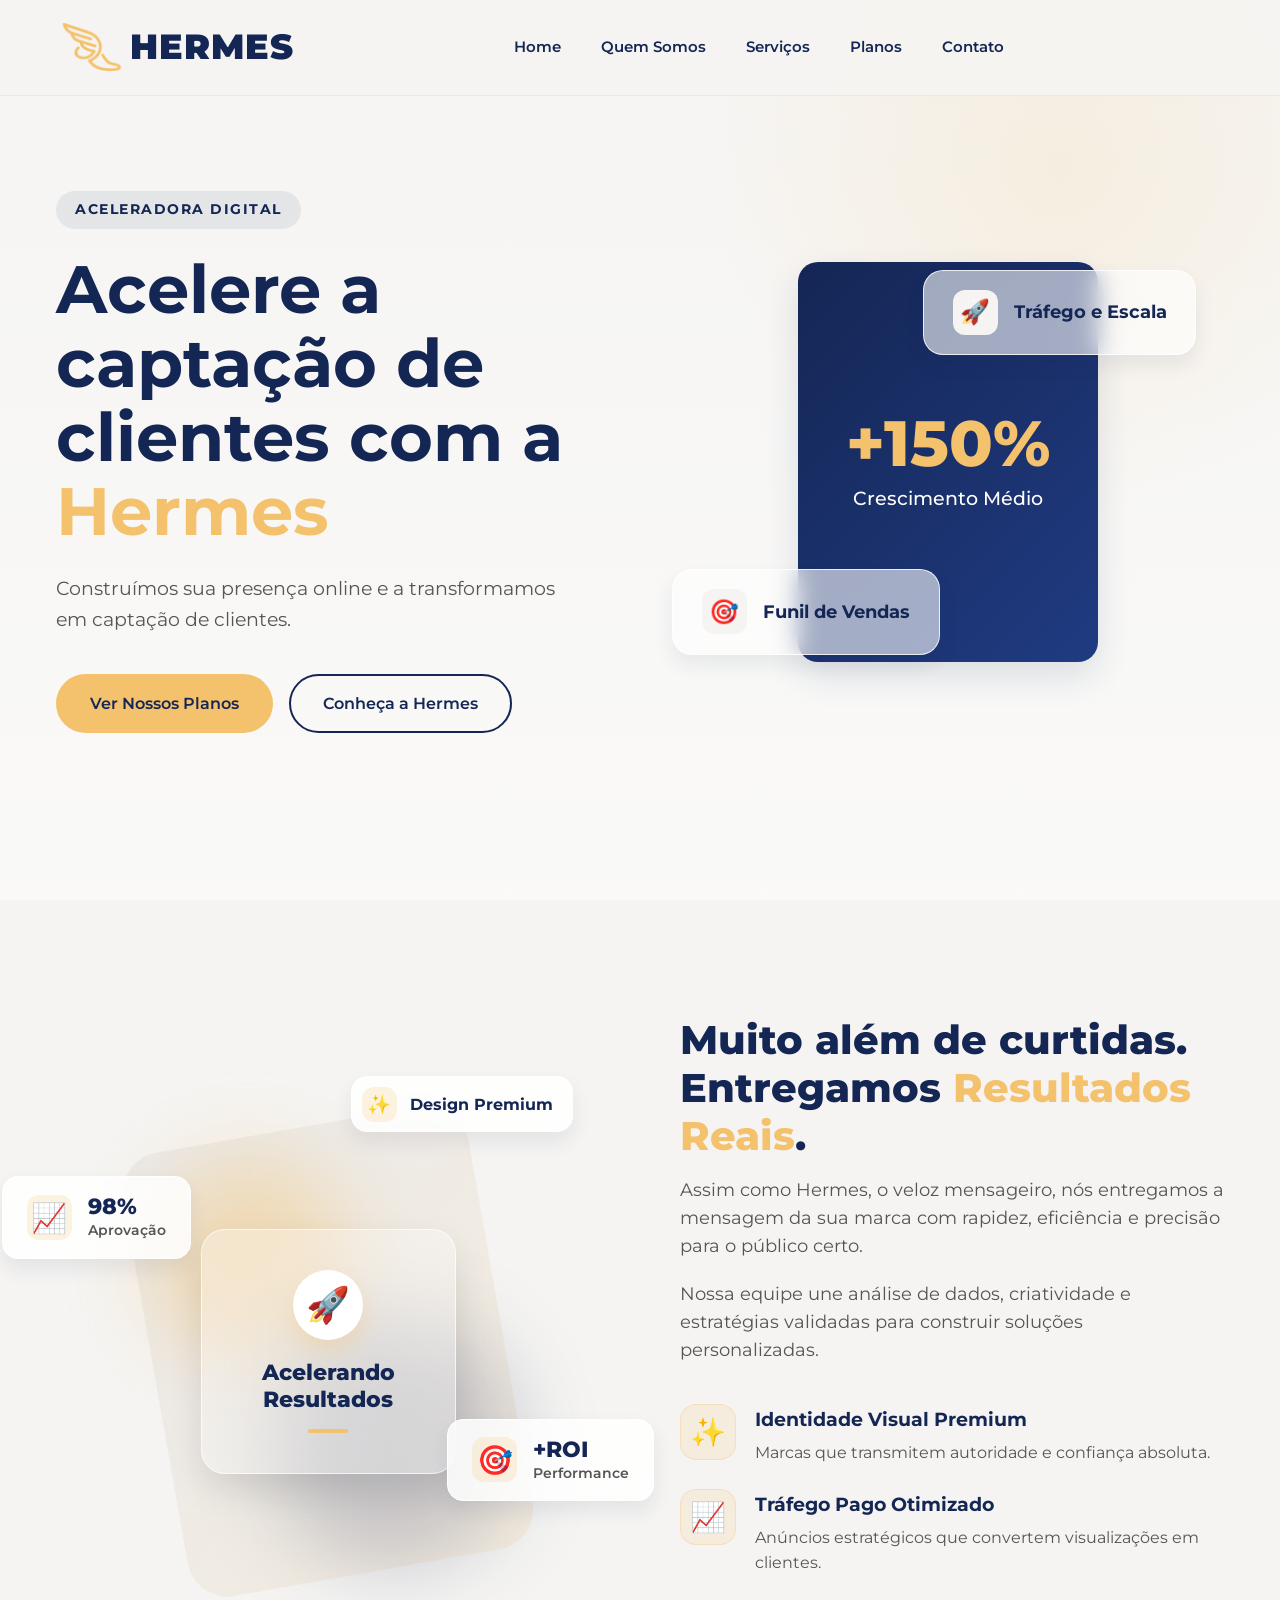
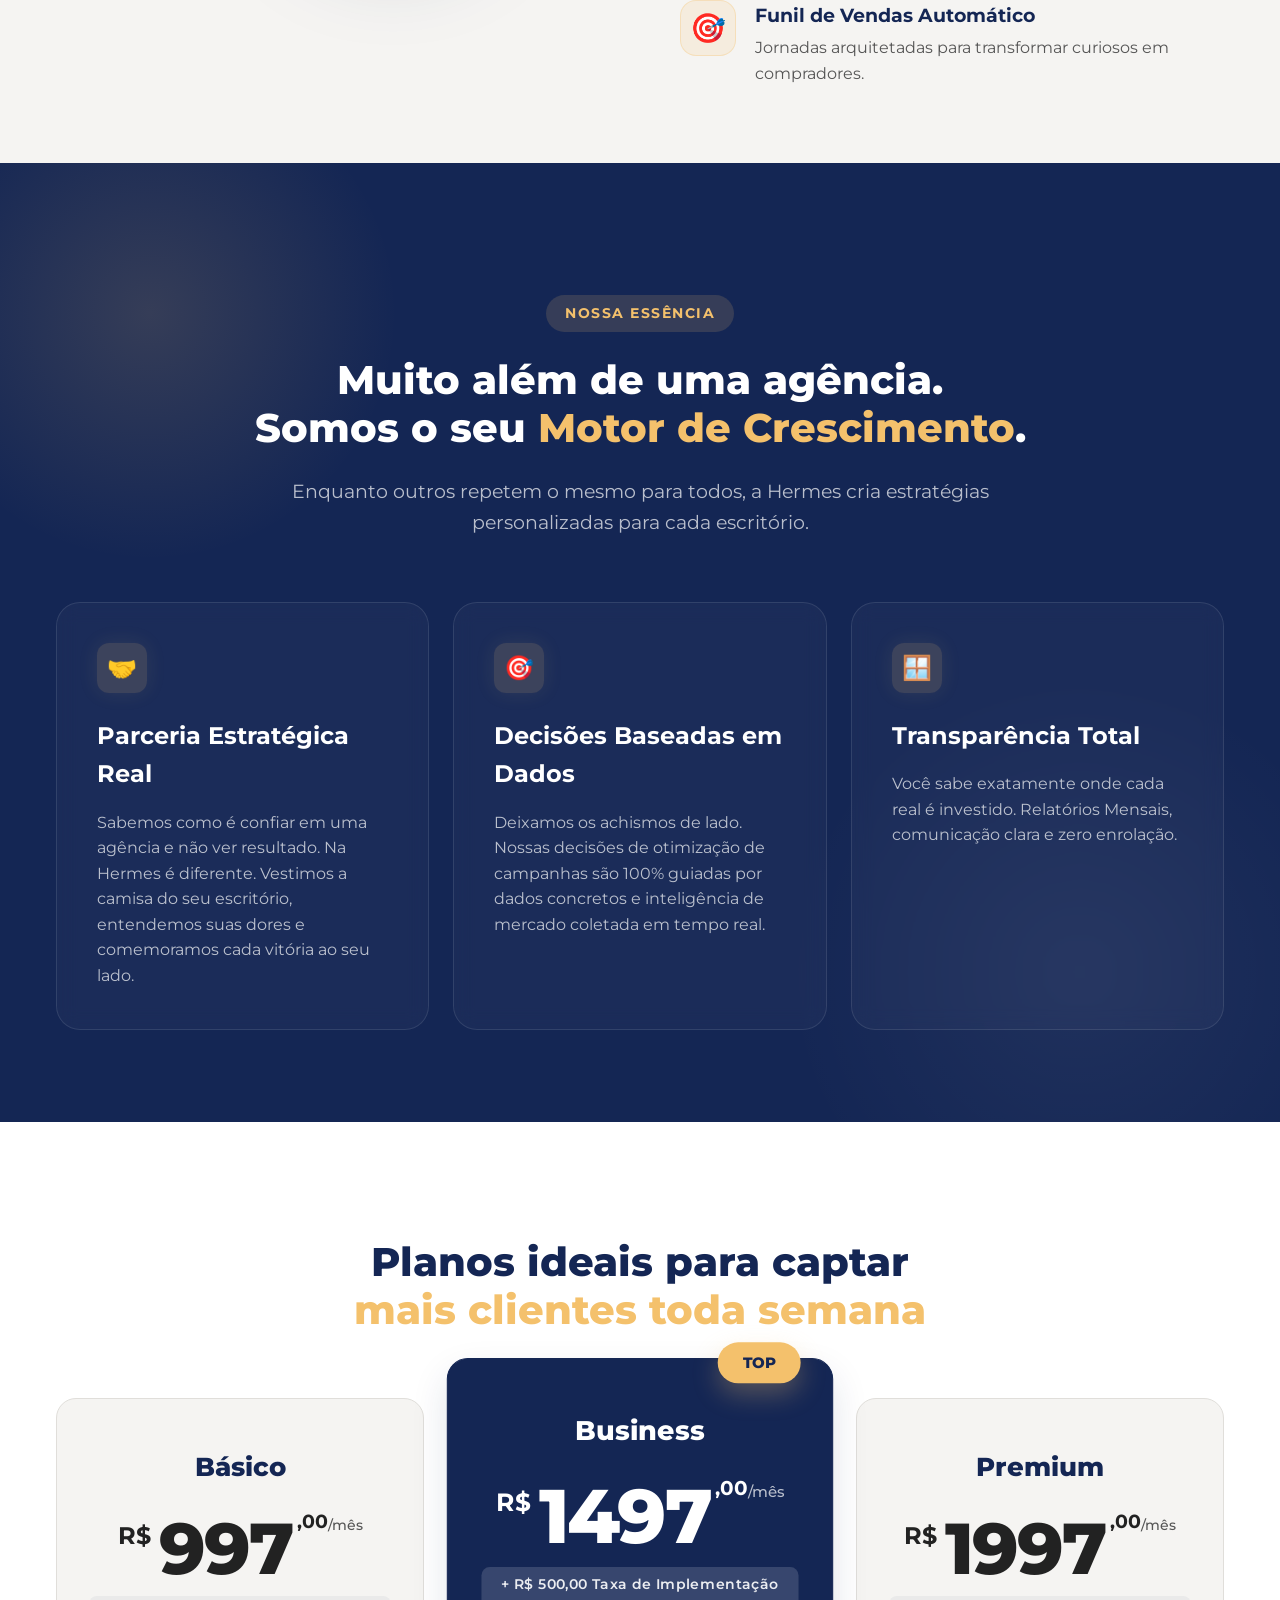
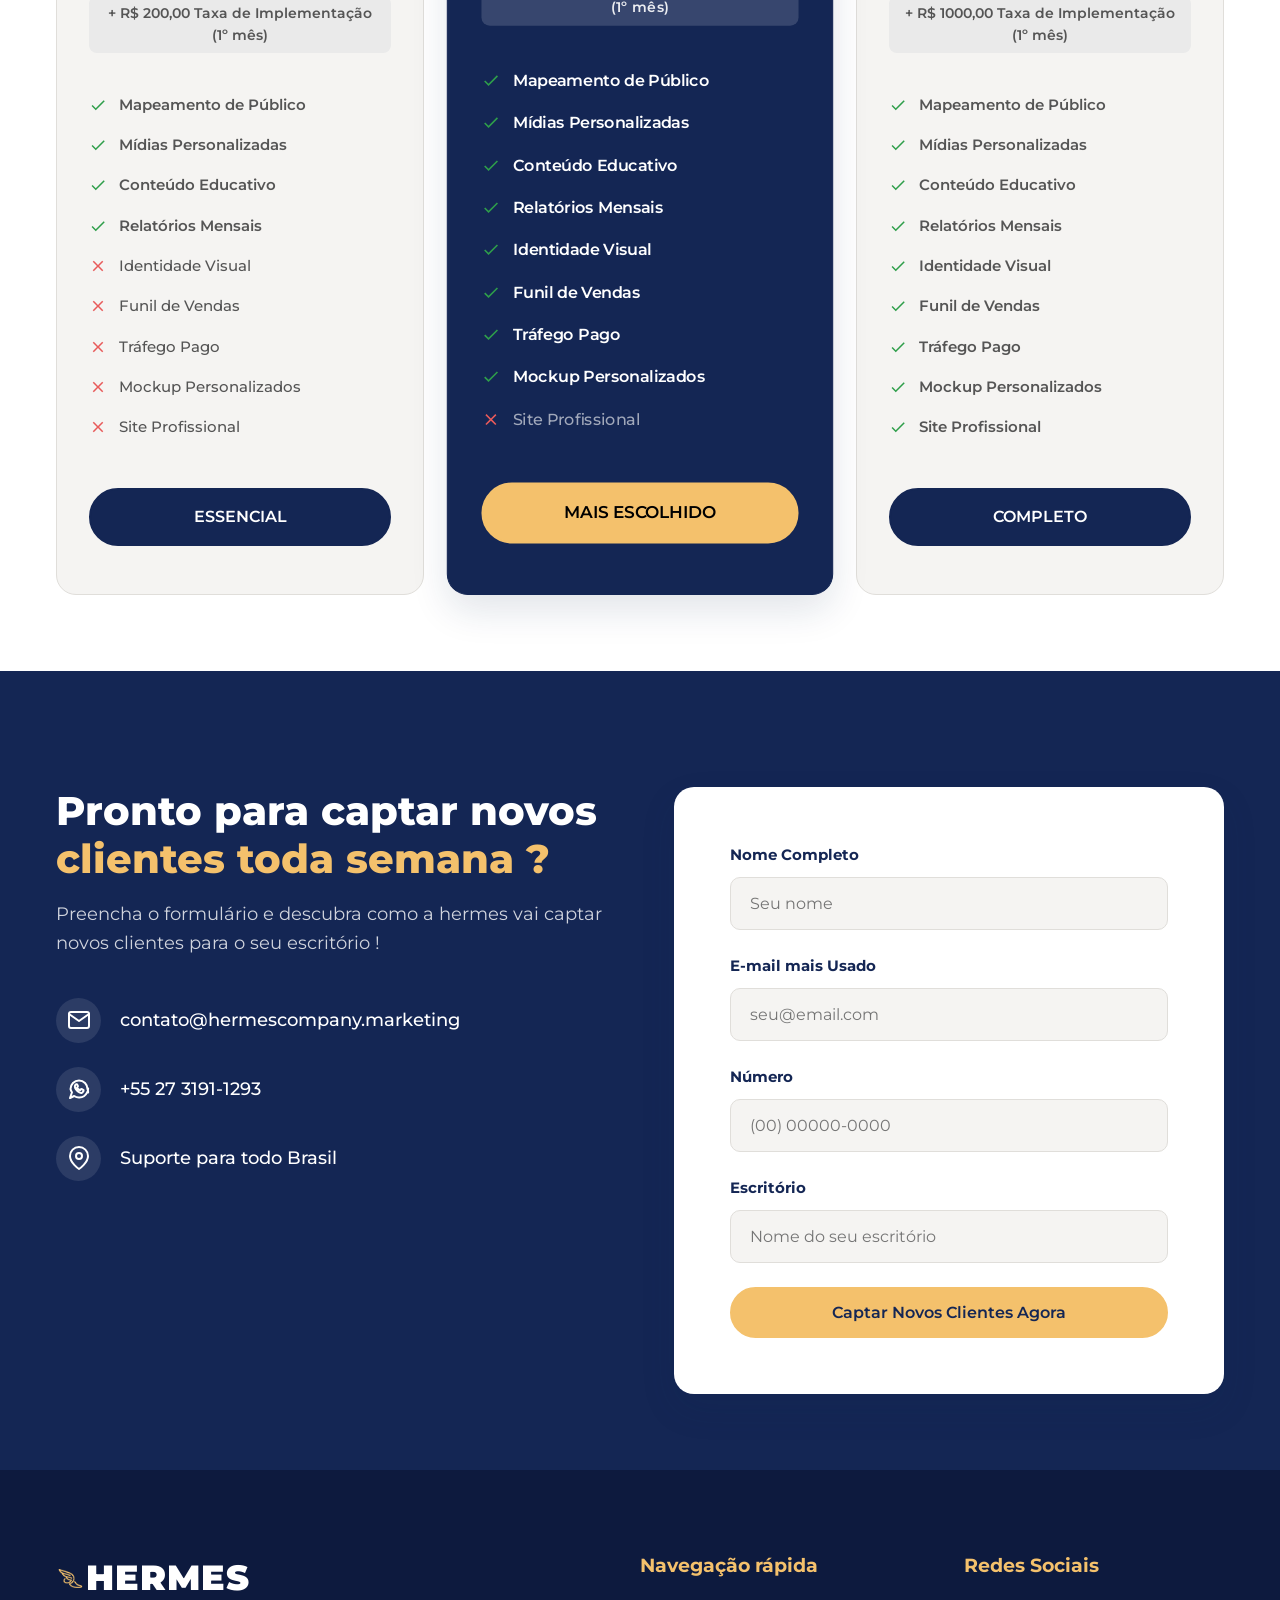
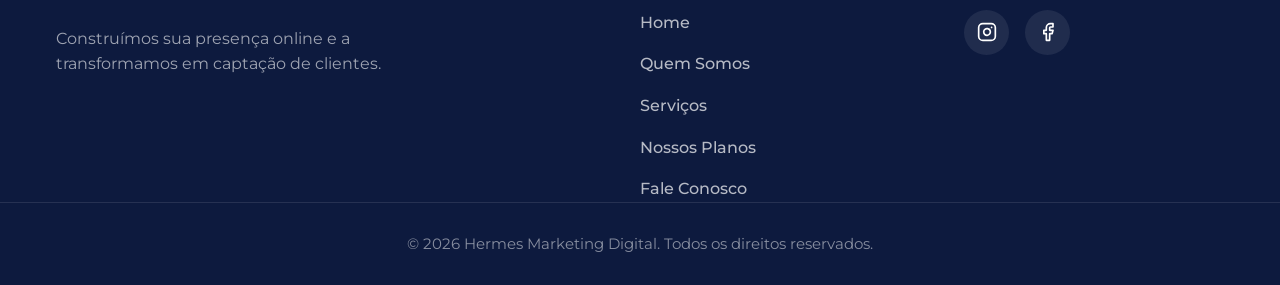
==== commit b35008e1: "02" ====
--- a/index.html
+++ b/index.html
@@ -160,7 +160,7 @@
                     <h2 class="section-title">Muito além de uma agência.<br>Somos o seu <span
                             class="text-highlight">Motor de Crescimento</span>.</h2>
                     <p>Enquanto outros repetem o mesmo para todos, a Hermes cria estratégias personalizadas para cada
-                        empresa.</p>
+                        escritório.</p>
                 </div>
 
                 <div class="expertise-grid">
@@ -169,7 +169,7 @@
                         <div class="expertise-icon">🤝</div>
                         <h3>Parceria Estratégica Real</h3>
                         <p>Sabemos como é confiar em uma agência e não ver resultado. Na Hermes é diferente. Vestimos a
-                            camisa da sua empresa, entendemos suas dores e comemoramos cada vitória ao seu lado.</p>
+                            camisa do seu escritório, entendemos suas dores e comemoramos cada vitória ao seu lado.</p>
                     </div>
 
                     <!-- Card 2 -->
@@ -290,7 +290,7 @@
                     <h2 class="section-title">Pronto para captar novos <span class="text-highlight">clientes toda semana
                             ?</span>
                     </h2>
-                    <p>Preencha o formulário e descubra como a hermes vai captar novos clientes para sua empresa
+                    <p>Preencha o formulário e descubra como a hermes vai captar novos clientes para o seu escritório
                         !</p>
 
                     <div class="contact-details hide-on-mobile">
@@ -340,7 +340,7 @@
                     <form class="contact-form" action="https://formsubmit.co/contato@hermescompany.marketing"
                         method="POST">
                         <!-- Redirecionamento e Configurações Opcionais -->
-                        <input type="hidden" name="_next" value="http://localhost:8080/obrigado.html">
+                        <input type="hidden" name="_next" value="https://hermescompany.marketing/obrigado.html">
                         <!-- O assunto foi removido propositalmente para que os emails não sejam agrupados em uma única conversa pelo Gmail (threading) -->
                         <input type="hidden" name="_captcha" value="false">
                         <input type="hidden" name="_template" value="table">
@@ -359,8 +359,8 @@
                                 oninput="this.value = this.value.replace(/[^0-9]/g, '')" required>
                         </div>
                         <div class="form-group">
-                            <label for="company">Empresa</label>
-                            <input type="text" id="company" name="empresa" placeholder="Nome da sua empresa">
+                            <label for="company">Escritório</label>
+                            <input type="text" id="company" name="empresa" placeholder="Nome do seu escritório">
                         </div>
                         <button type="submit" class="btn btn-primary btn-block btn-pulse">Captar Novos Clientes
                             Agora</button>
--- a/styles.css
+++ b/styles.css
@@ -1443,6 +1443,7 @@
     border-radius: 20px;
     box-shadow: var(--shadow-lg);
     color: var(--text-dark);
+    text-align: left;
 }
 
 .form-group {
@@ -1823,4 +1824,115 @@
         right: -5%;
         bottom: 10%;
     }
+}
+
+/* RESET BASE (ESSENCIAL) */
+* {
+    margin: 0;
+    padding: 0;
+    box-sizing: border-box;
+}
+
+html,
+body {
+    width: 100%;
+    max-width: 100%;
+    overflow-x: hidden;
+}
+
+/* CONTAINER CENTRALIZADO */
+.container {
+    width: 100%;
+    max-width: 1200px;
+    margin: 0 auto;
+    /* CENTRALIZA */
+    padding-left: 16px;
+    padding-right: 16px;
+}
+
+/* GARANTE QUE NADA PASSE DA TELA */
+section,
+.contact,
+.hero,
+.about,
+.pricing {
+    width: 100%;
+    max-width: 100%;
+    overflow-x: hidden;
+}
+
+/* FORMULÁRIO AJUSTADO */
+.contact-container {
+    display: flex;
+    gap: 40px;
+    align-items: flex-start;
+    justify-content: center;
+}
+
+/* MOBILE FIX */
+@media (max-width: 768px) {
+    .contact-container {
+        flex-direction: column;
+        gap: 20px;
+        padding: 0 16px;
+    }
+
+    .contact-info,
+    .contact-form-wrapper {
+        width: 100%;
+        max-width: 100%;
+    }
+
+    .contact-form {
+        width: 100%;
+    }
+
+    .form-group {
+        width: 100%;
+    }
+
+    .contact-form input,
+    .contact-form button {
+        width: 100%;
+        max-width: 100%;
+    }
+}
+
+/* EVITA QUALQUER ELEMENTO VAZAR */
+img,
+video,
+iframe {
+    max-width: 100%;
+    height: auto;
+}
+
+.show-on-mobile .section-title {
+    text-align: center;
+    width: 100%;
+}
+
+.contact-container {
+    display: flex;
+    gap: 60px;
+    align-items: flex-start;
+}
+
+/* TEXTO (lado esquerdo) */
+.contact-info {
+    flex: 1;
+}
+
+/* FORMULÁRIO (lado direito) */
+.contact-form-wrapper {
+    flex: 1.2;
+    /* deixa ele maior que o texto */
+    max-width: 520px;
+    /* largura ideal */
+    width: 100%;
+}
+
+.contact-form-wrapper {
+    flex: 1.3;
+    max-width: 550px;
+    width: 100%;
 }
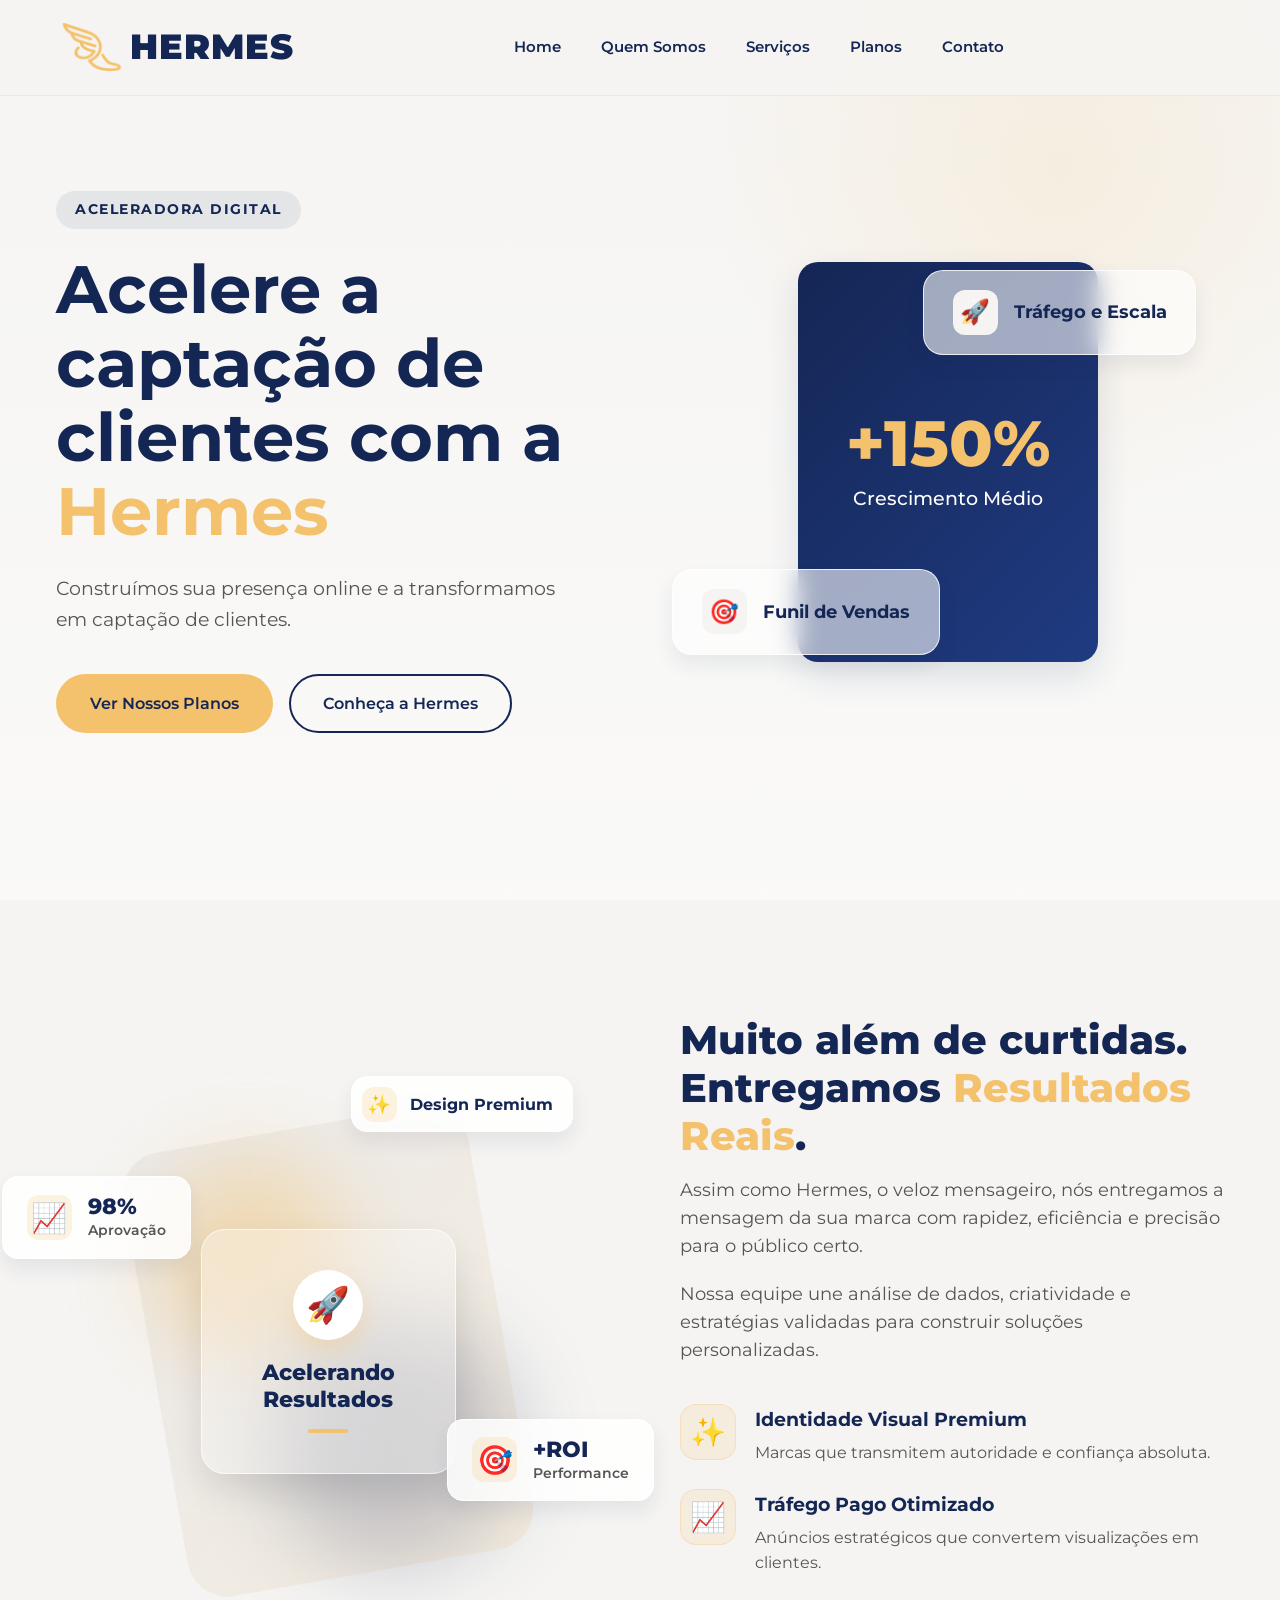
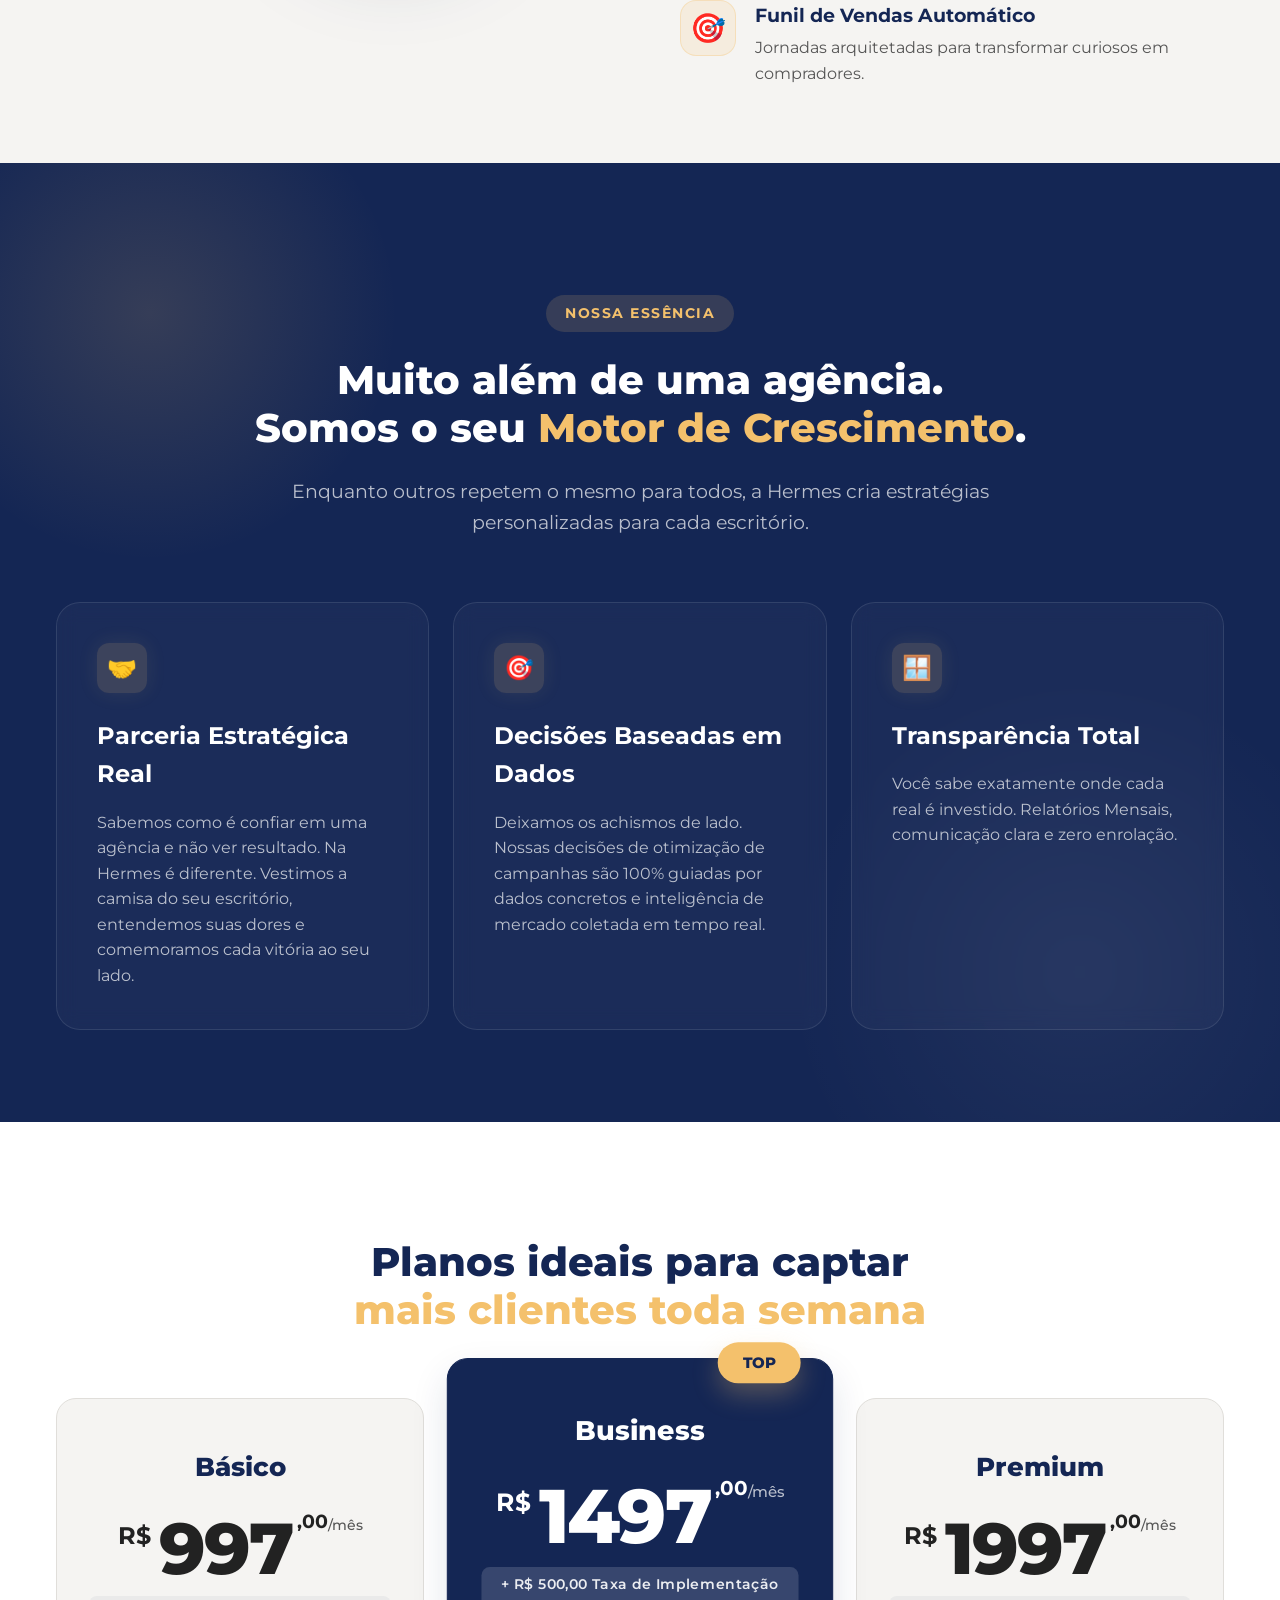
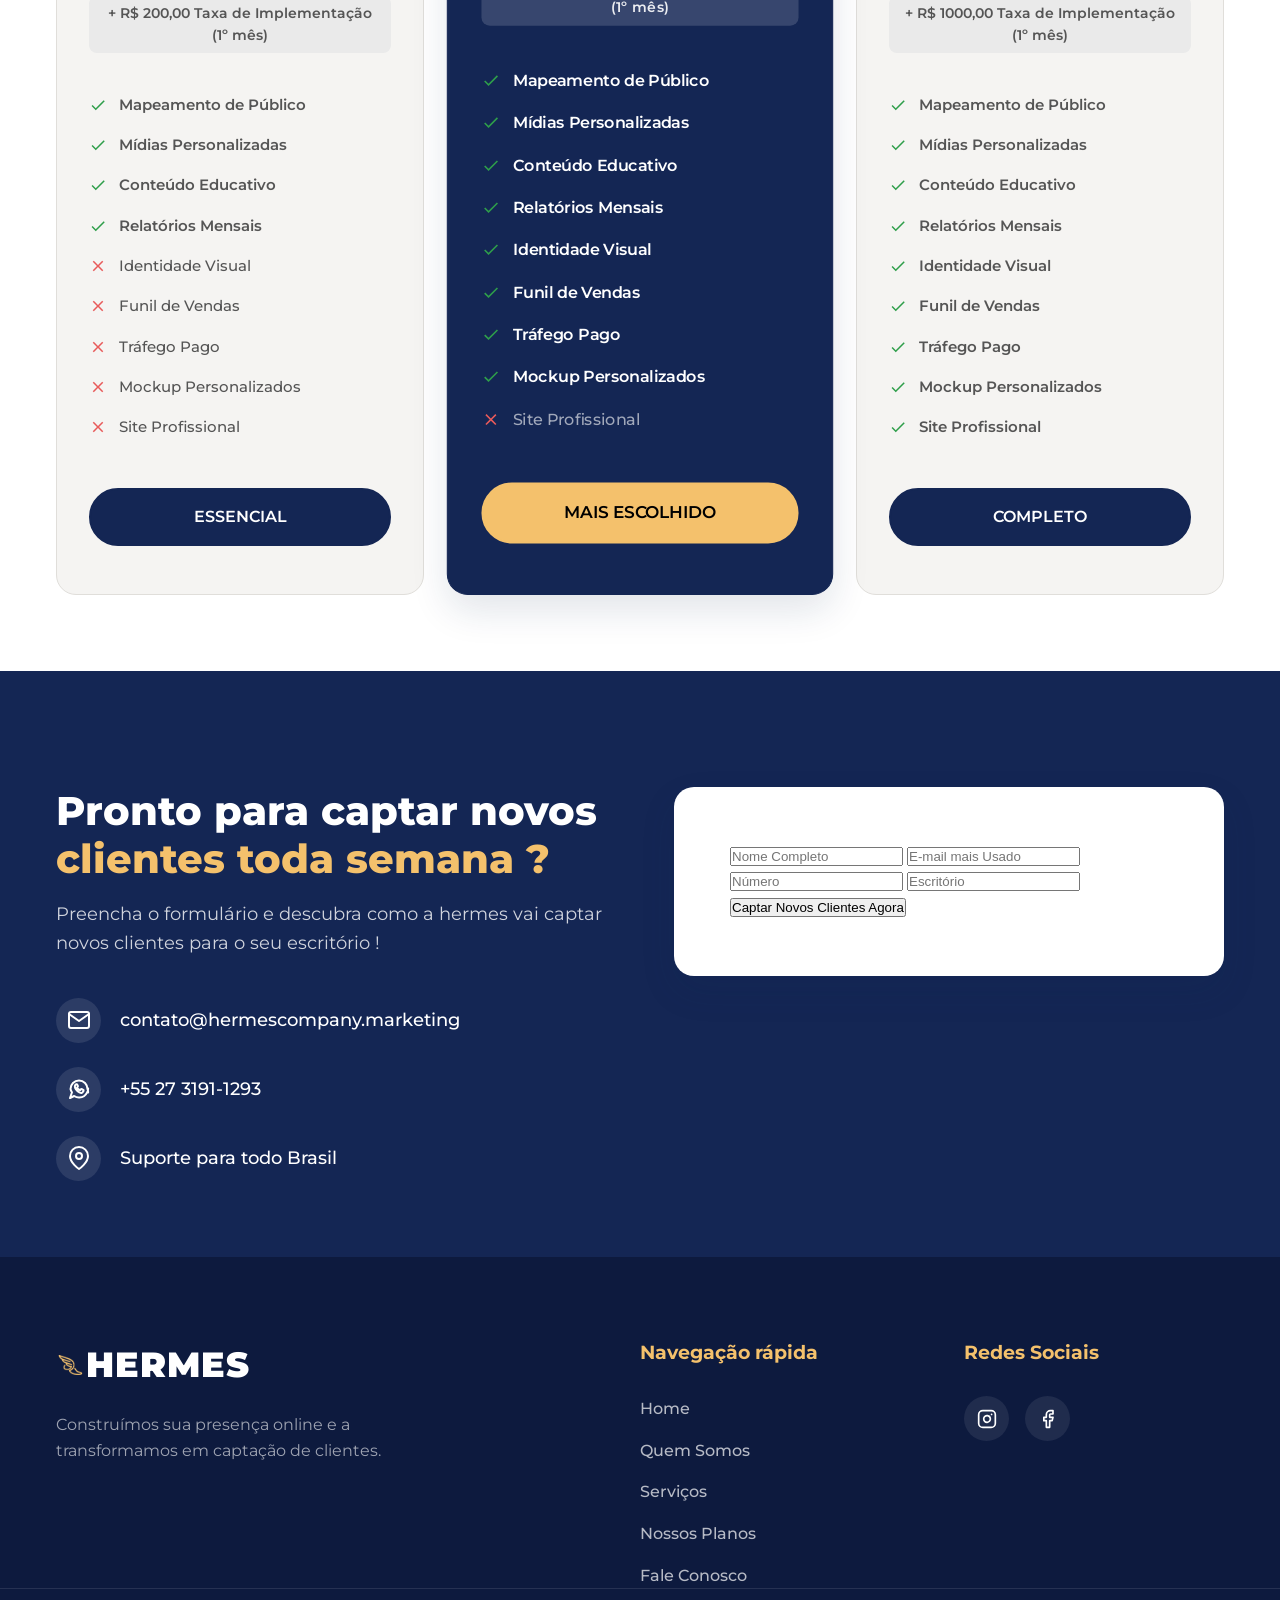
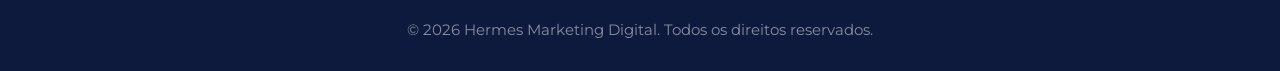
==== commit 26e626df: "03" ====
--- a/index.html
+++ b/index.html
@@ -337,33 +337,32 @@
                 </div>
 
                 <div class="contact-form-wrapper fade-in" style="transition-delay: 0.2s;">
-                    <form class="contact-form" action="https://formsubmit.co/contato@hermescompany.marketing"
-                        method="POST">
-                        <!-- Redirecionamento e Configurações Opcionais -->
-                        <input type="hidden" name="_next" value="https://hermescompany.marketing/obrigado.html">
-                        <!-- O assunto foi removido propositalmente para que os emails não sejam agrupados em uma única conversa pelo Gmail (threading) -->
+                    <form action="https://formsubmit.co/contato@hermescompany.marketing" method="POST"
+                        class="contact-form">
+                        <!-- Nome -->
+                        <input type="text" name="name" placeholder="Nome Completo" required>
+
+                        <!-- Email -->
+                        <input type="email" name="email" placeholder="E-mail mais Usado" required>
+
+                        <!-- Telefone -->
+                        <input type="text" name="phone" placeholder="Número" required>
+
+                        <!-- Escritório -->
+                        <input type="text" name="office" placeholder="Escritório" required>
+
+                        <!-- Configurações FormSubmit -->
+                        <input type="hidden" name="_subject" value="Novo lead Hermes">
+
+                        <!-- MUITO IMPORTANTE: URL completa do GitHub Pages -->
+                        <input type="hidden" name="_next" value="https://rotriguin.github.io/Hermes/obrigado.html">
+
+                        <!-- Desativa captcha (opcional) -->
                         <input type="hidden" name="_captcha" value="false">
-                        <input type="hidden" name="_template" value="table">
-
-                        <div class="form-group">
-                            <label for="name">Nome Completo</label>
-                            <input type="text" id="name" name="nome" placeholder="Seu nome" required>
-                        </div>
-                        <div class="form-group">
-                            <label for="email">E-mail mais Usado</label>
-                            <input type="email" id="email" name="email" placeholder="seu@email.com" required>
-                        </div>
-                        <div class="form-group">
-                            <label for="phone">Número</label>
-                            <input type="tel" id="phone" name="telefone" placeholder="(00) 00000-0000"
-                                oninput="this.value = this.value.replace(/[^0-9]/g, '')" required>
-                        </div>
-                        <div class="form-group">
-                            <label for="company">Escritório</label>
-                            <input type="text" id="company" name="empresa" placeholder="Nome do seu escritório">
-                        </div>
-                        <button type="submit" class="btn btn-primary btn-block btn-pulse">Captar Novos Clientes
-                            Agora</button>
+
+                        <button type="submit">
+                            Captar Novos Clientes Agora
+                        </button>
                     </form>
                 </div>
 
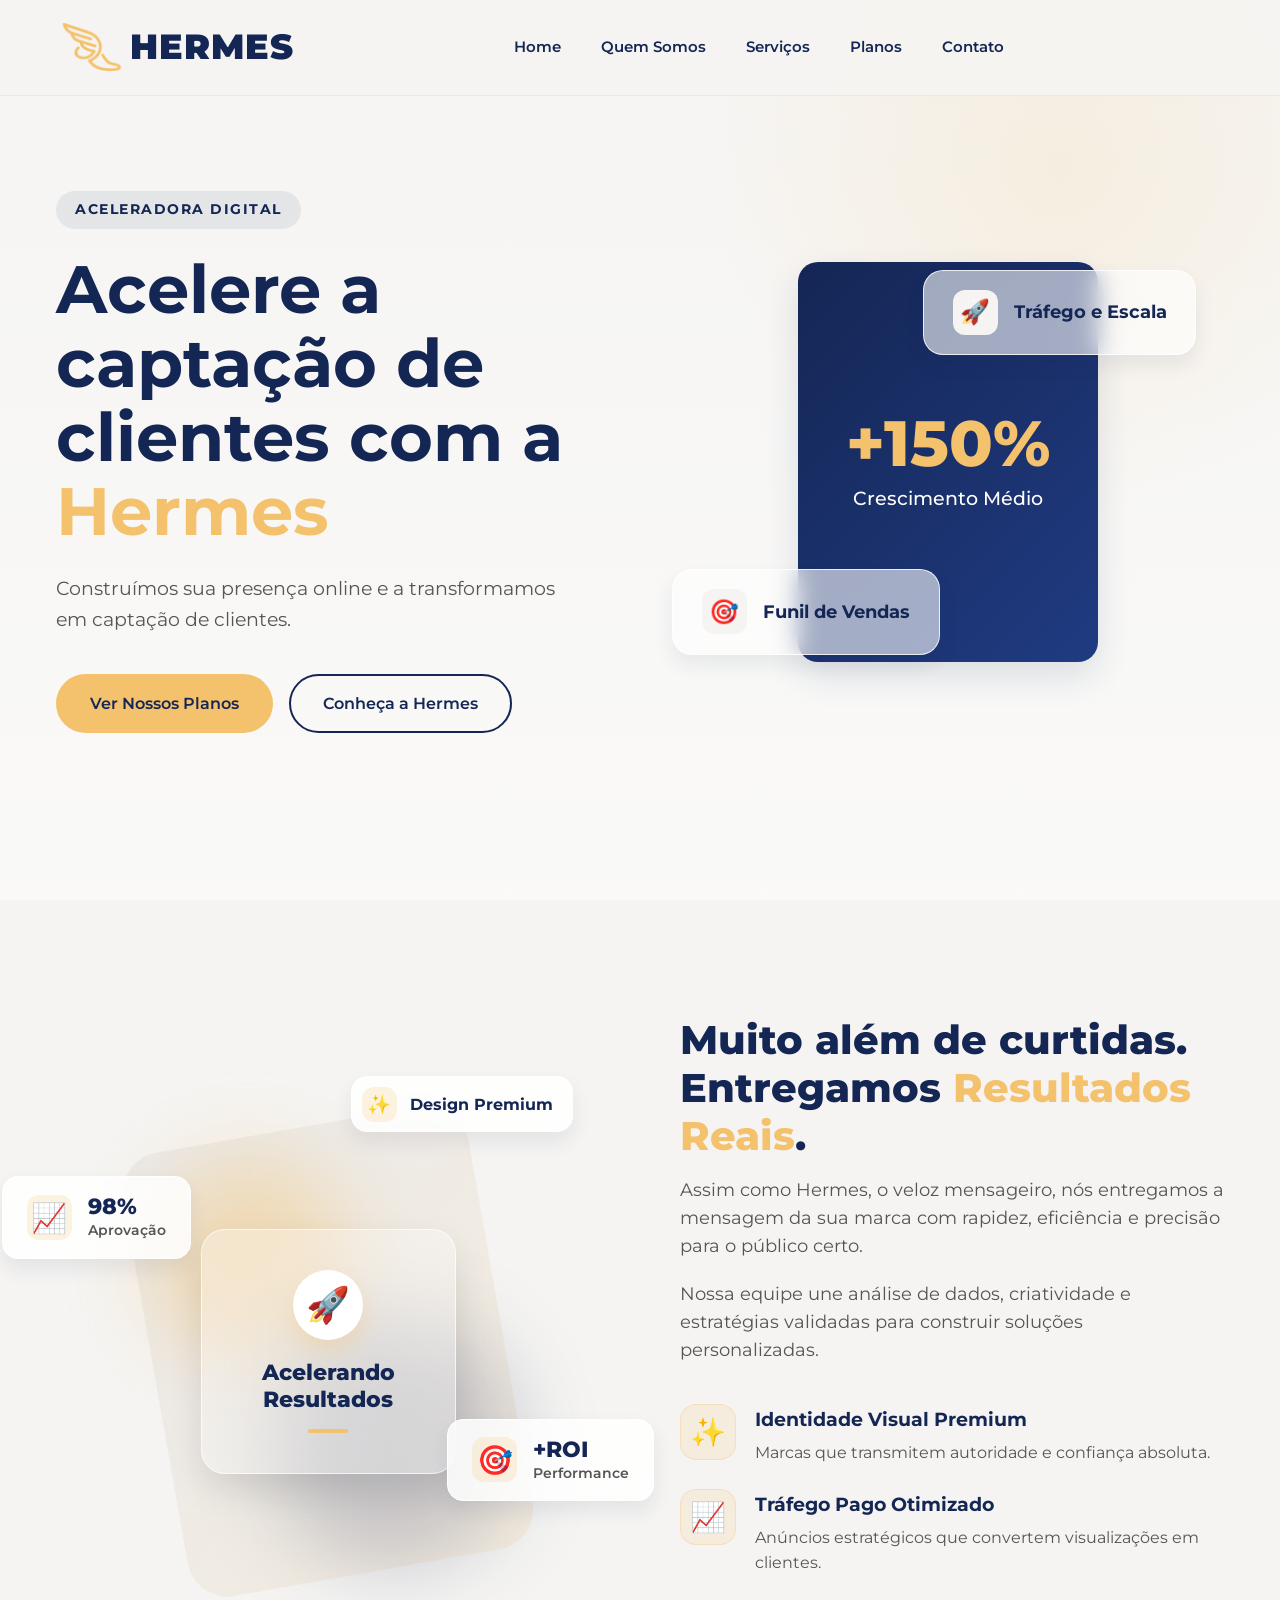
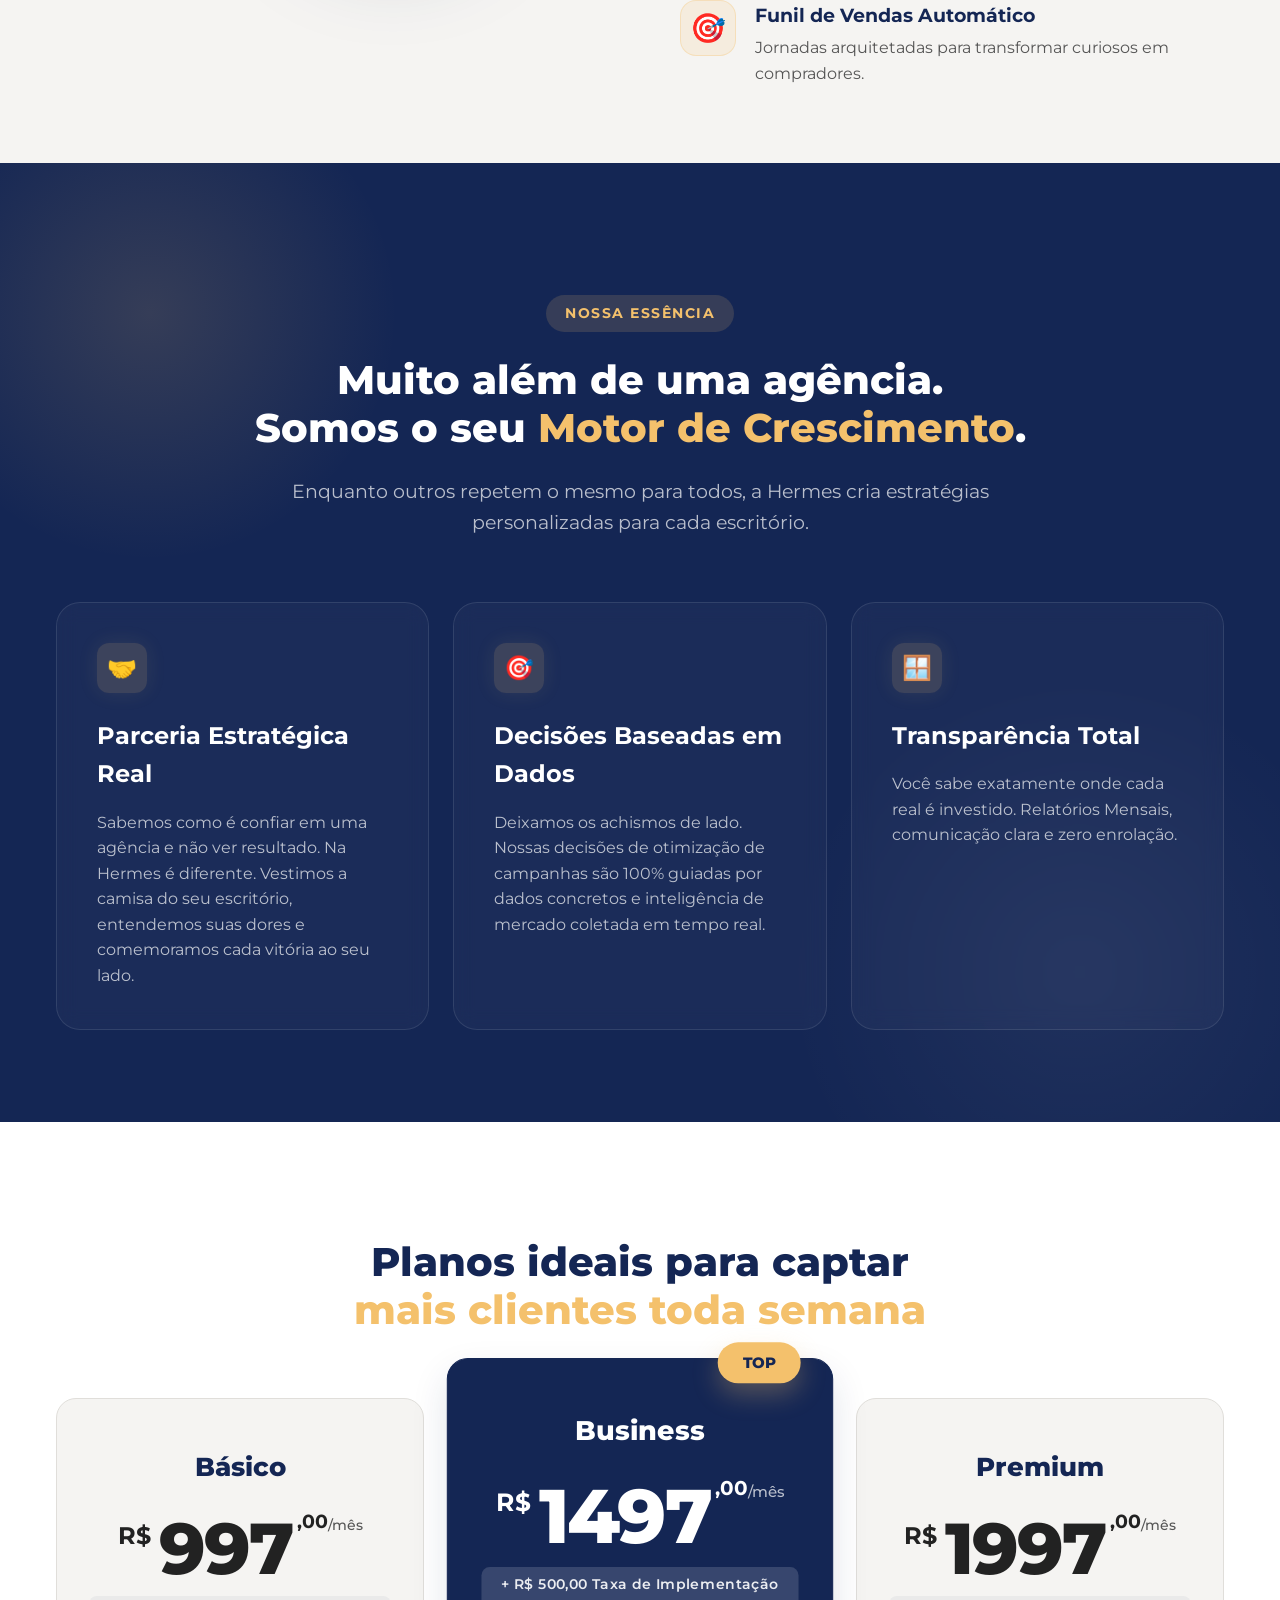
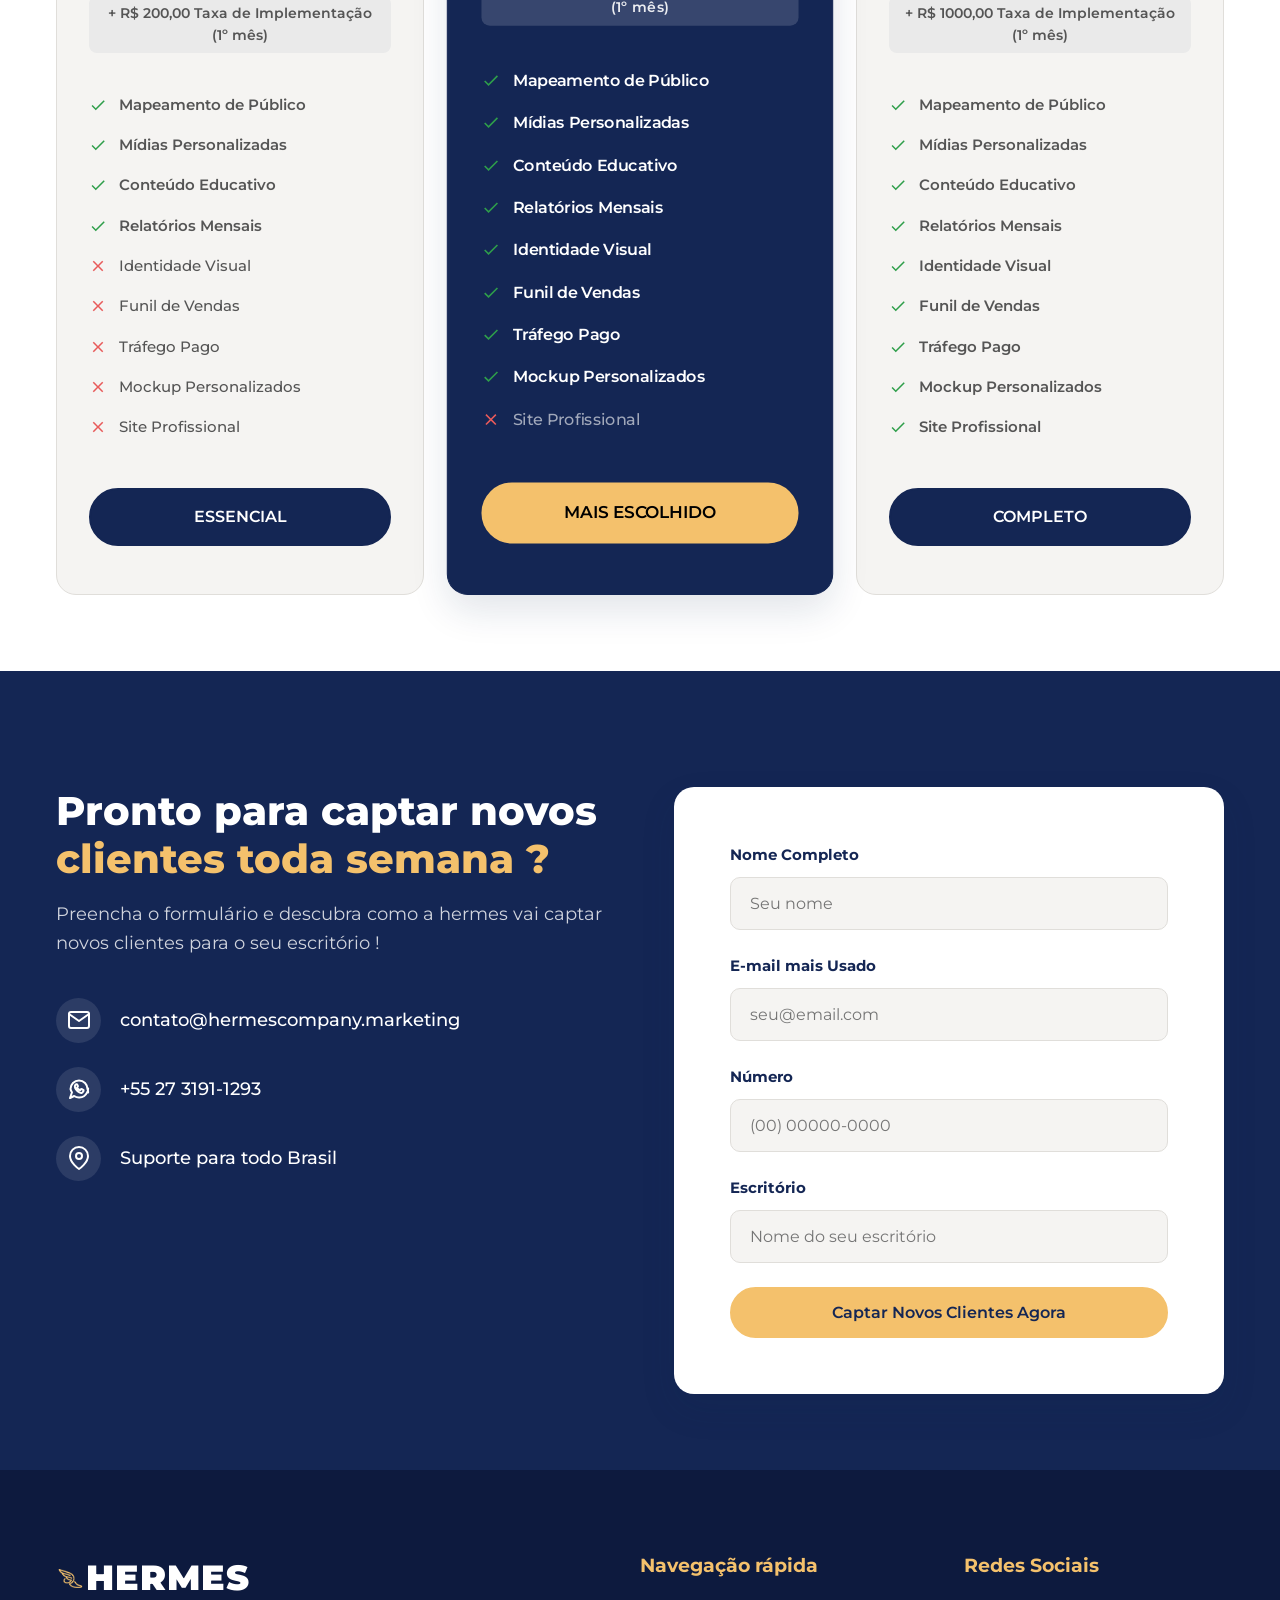
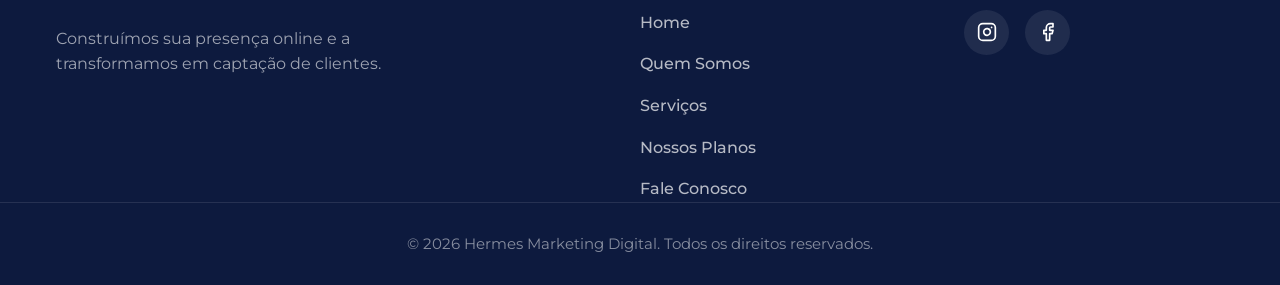
==== commit 063c2427: "04" ====
--- a/index.html
+++ b/index.html
@@ -337,32 +337,29 @@
                 </div>
 
                 <div class="contact-form-wrapper fade-in" style="transition-delay: 0.2s;">
-                    <form action="https://formsubmit.co/contato@hermescompany.marketing" method="POST"
-                        class="contact-form">
-                        <!-- Nome -->
-                        <input type="text" name="name" placeholder="Nome Completo" required>
-
-                        <!-- Email -->
-                        <input type="email" name="email" placeholder="E-mail mais Usado" required>
-
-                        <!-- Telefone -->
-                        <input type="text" name="phone" placeholder="Número" required>
-
-                        <!-- Escritório -->
-                        <input type="text" name="office" placeholder="Escritório" required>
-
-                        <!-- Configurações FormSubmit -->
-                        <input type="hidden" name="_subject" value="Novo lead Hermes">
-
-                        <!-- MUITO IMPORTANTE: URL completa do GitHub Pages -->
-                        <input type="hidden" name="_next" value="https://rotriguin.github.io/Hermes/obrigado.html">
-
-                        <!-- Desativa captcha (opcional) -->
-                        <input type="hidden" name="_captcha" value="false">
-
-                        <button type="submit">
-                            Captar Novos Clientes Agora
-                        </button>
+                    <form class="contact-form" action="https://formsubmit.co/contato@hermescompany.marketing"
+                        method="POST">
+                        <!-- Redirecionamento e Configurações Opcionais -->
+                        <input type="hidden" name="_next" value="https://hermescompany.marketing/obrigado.html">
+                        <div class="form-group">
+                            <label for="name">Nome Completo</label>
+                            <input type="text" id="name" name="nome" placeholder="Seu nome" required>
+                        </div>
+                        <div class="form-group">
+                            <label for="email">E-mail mais Usado</label>
+                            <input type="email" id="email" name="email" placeholder="seu@email.com" required>
+                        </div>
+                        <div class="form-group">
+                            <label for="phone">Número</label>
+                            <input type="tel" id="phone" name="telefone" placeholder="(00) 00000-0000"
+                                oninput="this.value = this.value.replace(/[^0-9]/g, '')" required>
+                        </div>
+                        <div class="form-group">
+                            <label for="company">Escritório</label>
+                            <input type="text" id="company" name="empresa" placeholder="Nome do seu escritório">
+                        </div>
+                        <button type="submit" class="btn btn-primary btn-block btn-pulse">Captar Novos Clientes
+                            Agora</button>
                     </form>
                 </div>
 
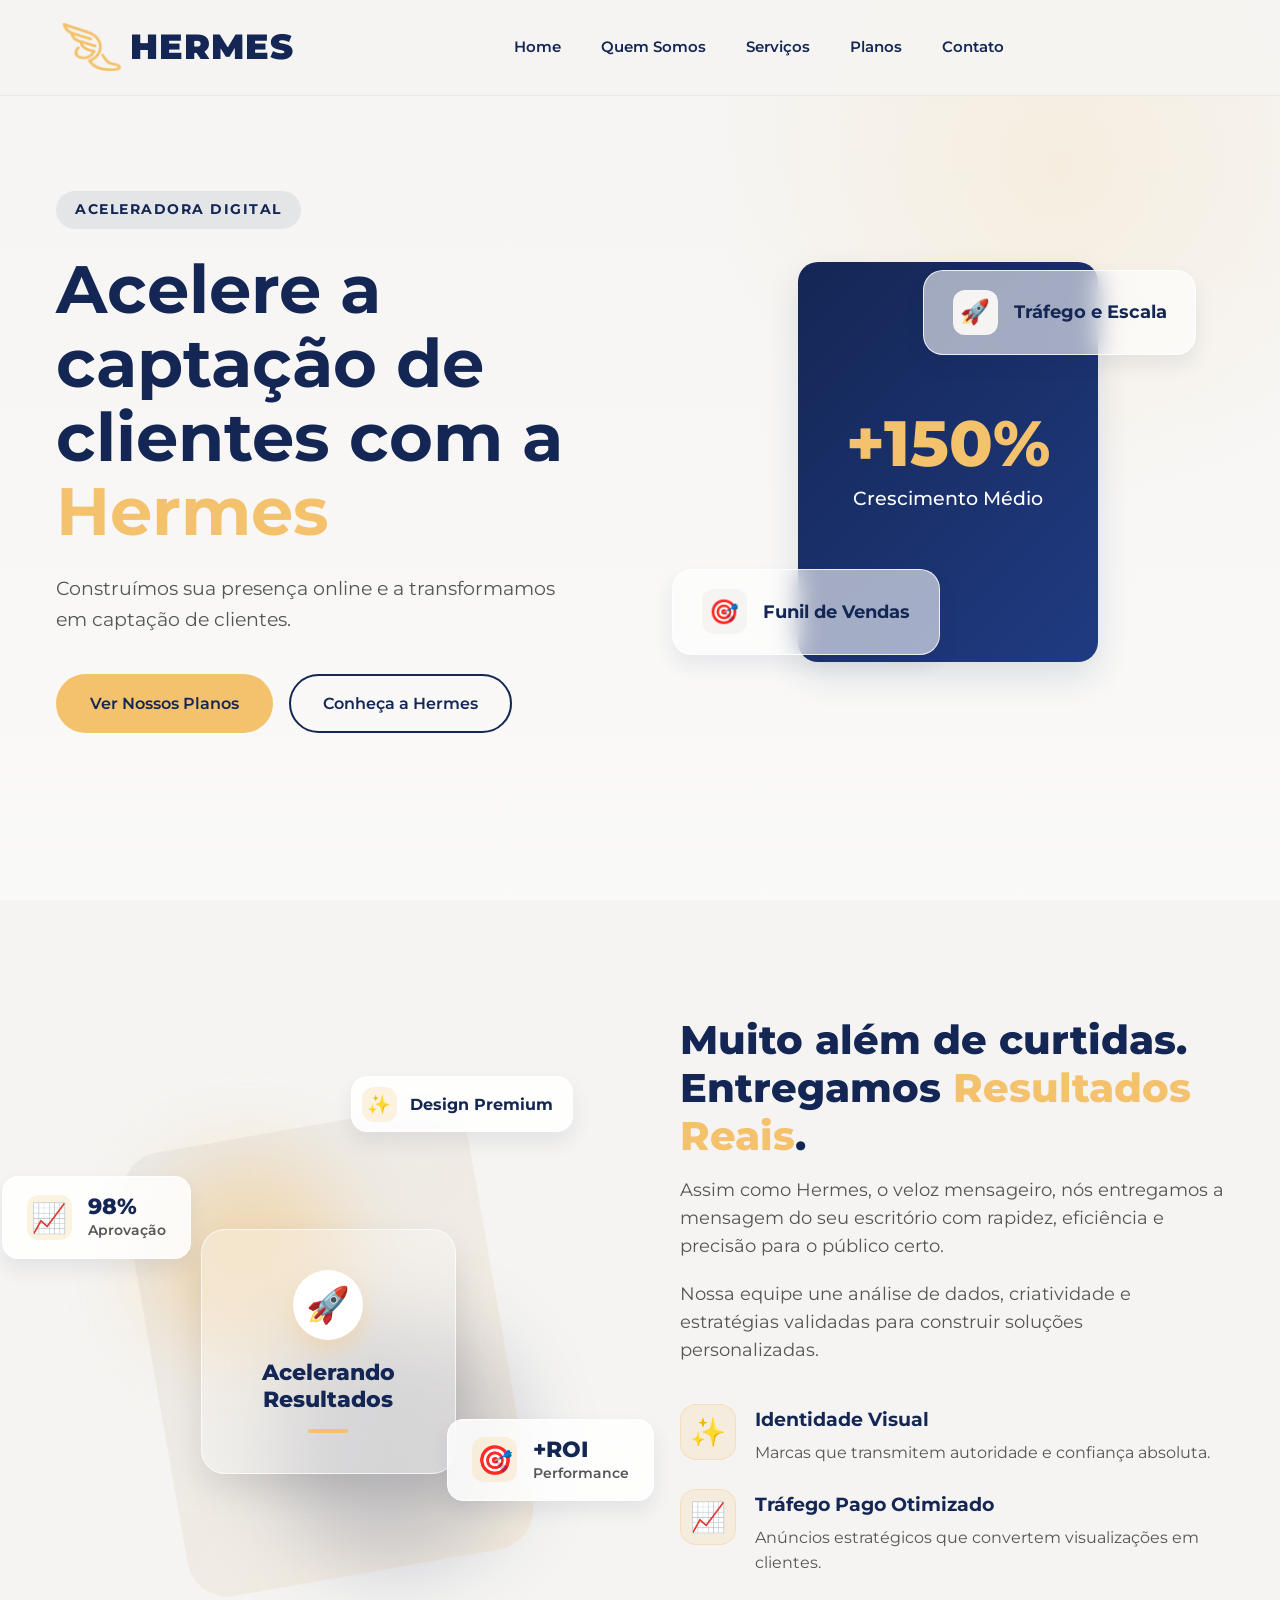
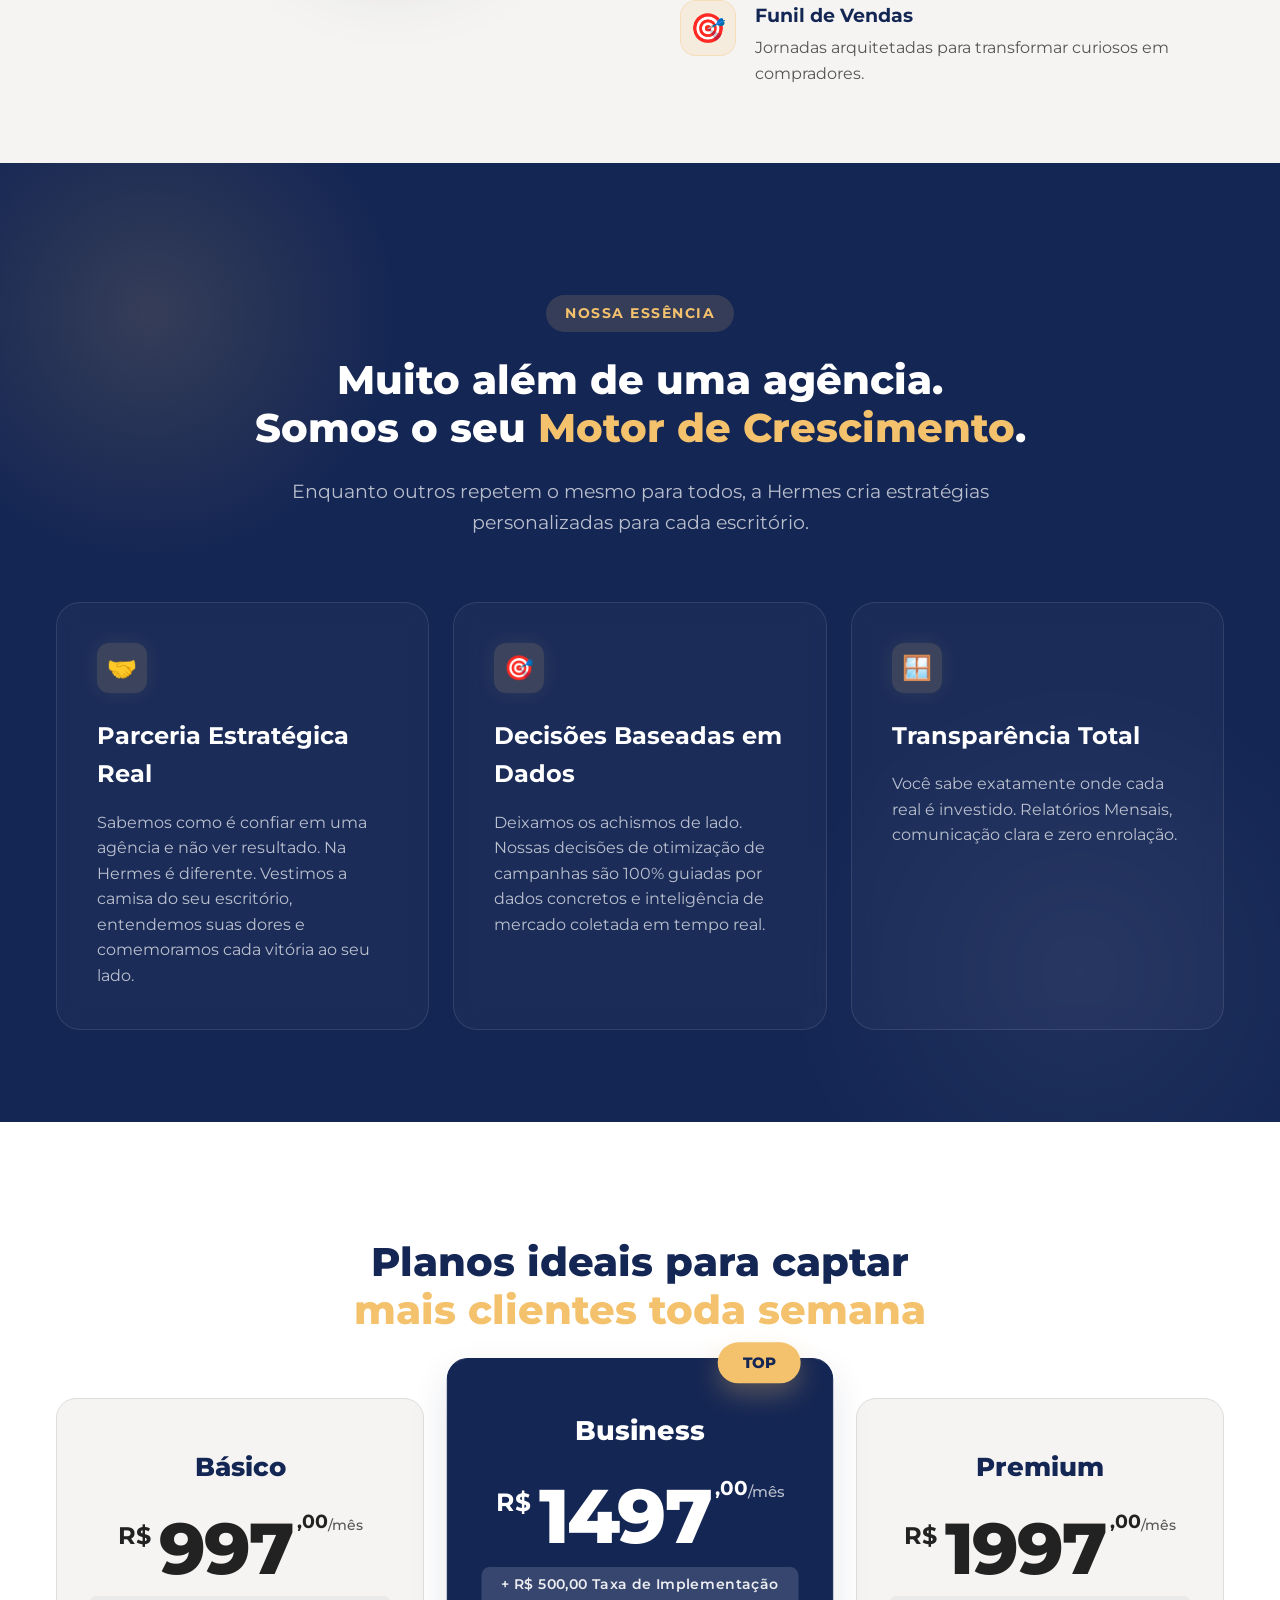
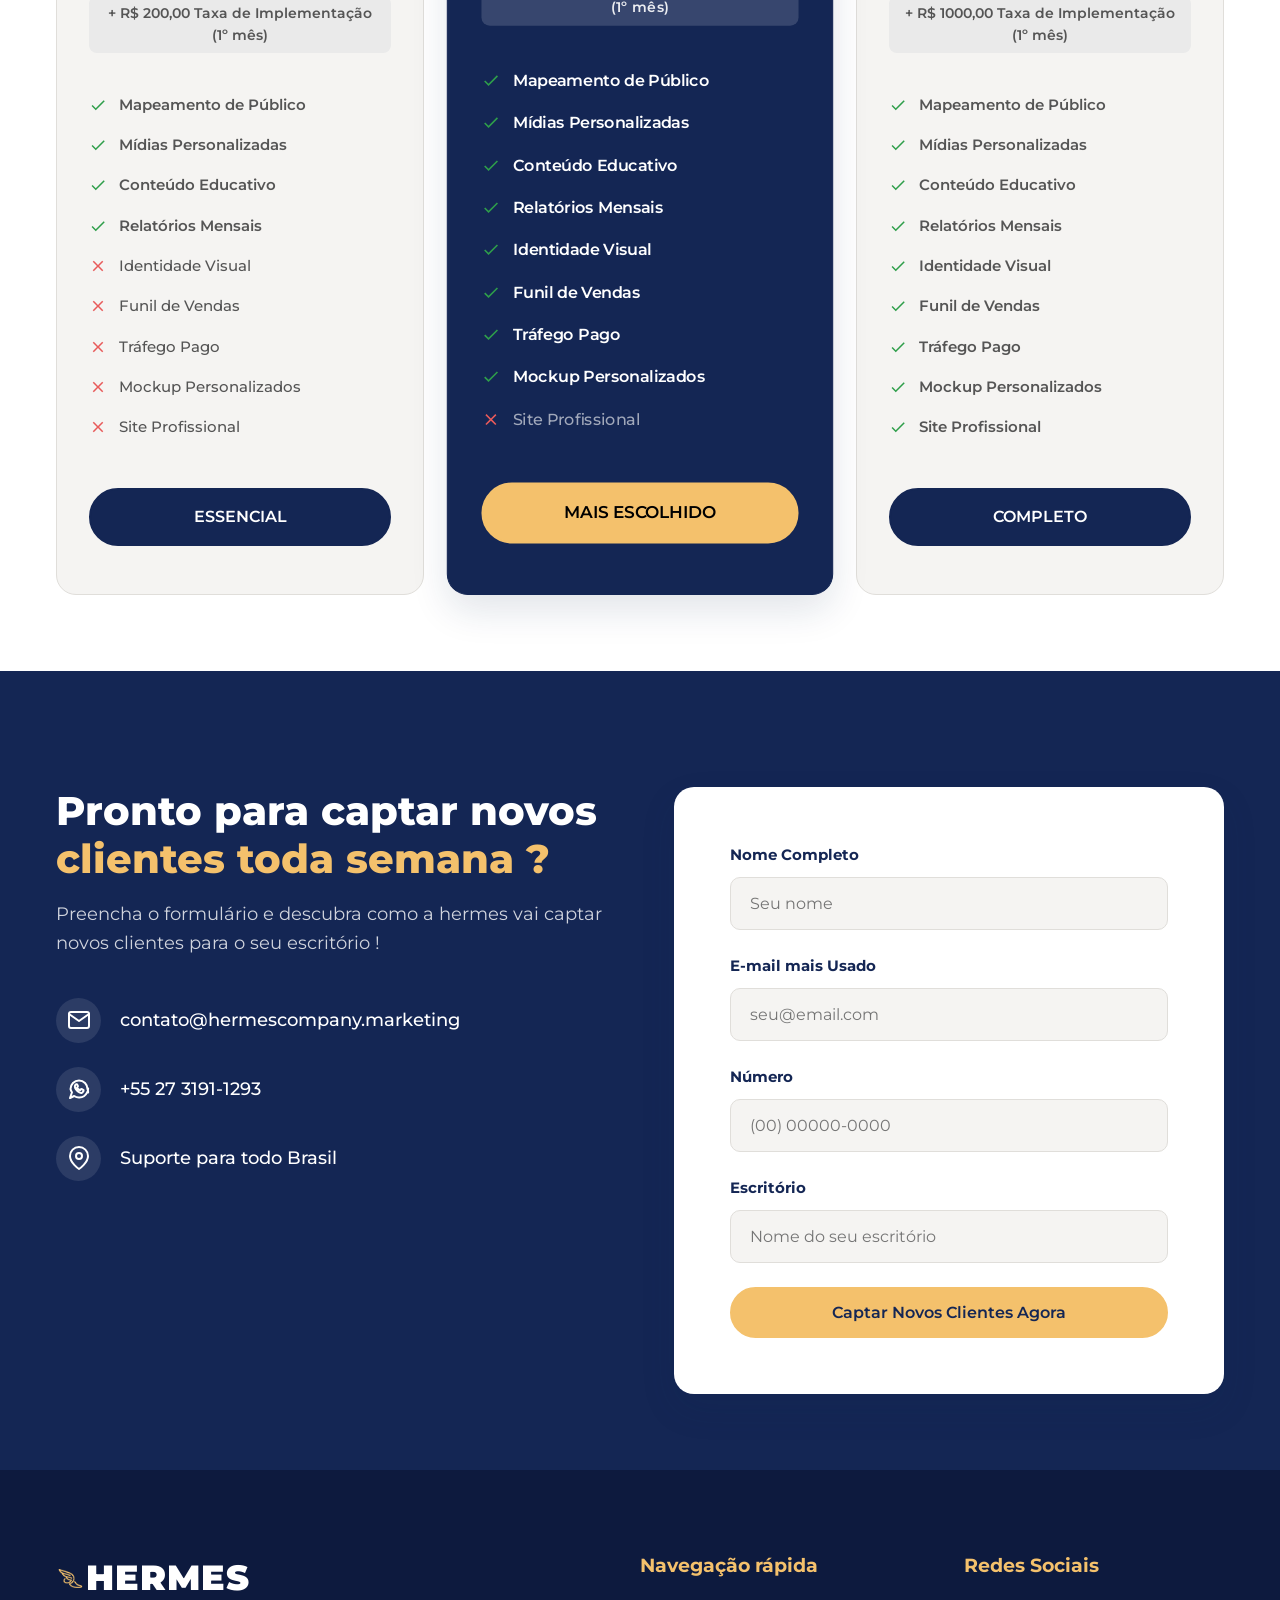
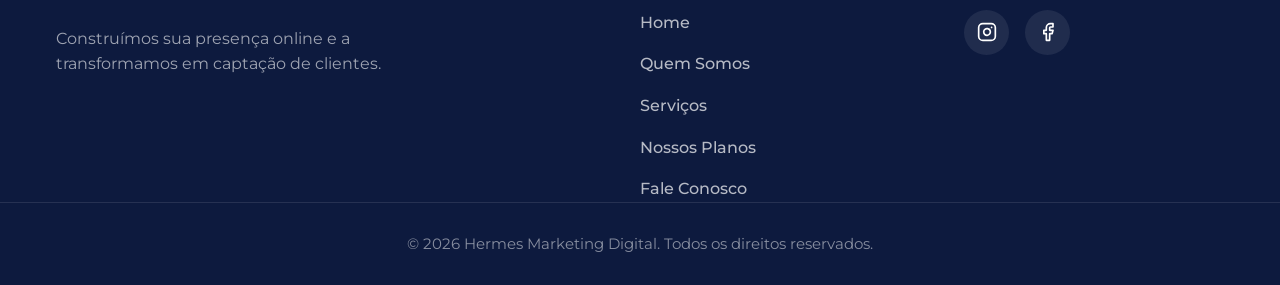
==== commit 289b3ca1: "08" ====
--- a/index.html
+++ b/index.html
@@ -6,11 +6,12 @@
     <meta name="viewport" content="width=device-width, initial-scale=1.0">
     <title>Hermes | Marketing Digital</title>
     <meta name="description"
-        content="Eleve sua marca com a Hermes. Especialistas em marketing digital, tráfego pago, funil de vendas e identidade visual.">
+        content="Eleve seu escritório de advocacia com a Hermes. Especialistas em marketing digital, tráfego pago, funil de vendas e identidade visual.">
     <link rel="preconnect" href="https://fonts.googleapis.com">
     <link rel="preconnect" href="https://fonts.gstatic.com" crossorigin>
     <link href="https://fonts.googleapis.com/css2?family=Montserrat:wght@300;400;500;600;700;800&display=swap"
         rel="stylesheet">
+    <link rel="icon" href="logo.png" type="image/png">
     <link rel="stylesheet" href="styles.css">
 </head>
 
@@ -117,7 +118,7 @@
                 <div class="about-content fade-in" style="transition-delay: 0.2s;">
                     <h2 class="section-title">Muito além de curtidas. Entregamos <span class="text-highlight">Resultados
                             Reais</span>.</h2>
-                    <p>Assim como Hermes, o veloz mensageiro, nós entregamos a mensagem da sua marca com rapidez,
+                    <p>Assim como Hermes, o veloz mensageiro, nós entregamos a mensagem do seu escritório com rapidez,
                         eficiência e precisão para o público certo.</p>
                     <p>Nossa equipe une análise de dados, criatividade e estratégias validadas para construir soluções
                         personalizadas.</p>
@@ -126,7 +127,7 @@
                         <li>
                             <div class="feature-icon">✨</div>
                             <div class="feature-text">
-                                <strong>Identidade Visual Premium</strong>
+                                <strong>Identidade Visual</strong>
                                 <span>Marcas que transmitem autoridade e confiança absoluta.</span>
                             </div>
                         </li>
@@ -140,7 +141,7 @@
                         <li>
                             <div class="feature-icon">🎯</div>
                             <div class="feature-text">
-                                <strong>Funil de Vendas Automático</strong>
+                                <strong>Funil de Vendas</strong>
                                 <span>Jornadas arquitetadas para transformar curiosos em compradores.</span>
                             </div>
                         </li>
@@ -337,10 +338,14 @@
                 </div>
 
                 <div class="contact-form-wrapper fade-in" style="transition-delay: 0.2s;">
-                    <form class="contact-form" action="https://formsubmit.co/contato@hermescompany.marketing"
-                        method="POST">
+                    <form class="contact-form" action="https://api.web3forms.com/submit" method="POST">
+
+                        <input type="hidden" name="access_key" value="88d2a02a-43d4-4c13-a817-6f924c389709">
+
                         <!-- Redirecionamento e Configurações Opcionais -->
-                        <input type="hidden" name="_next" value="https://hermescompany.marketing/obrigado.html">
+                        <input type="hidden" name="redirect" value="https://hermescompany.marketing/obrigado.html">
+                        <input type="hidden" name="subject" value="Novo Lead - Hermes Marketing">
+                        <input type="hidden" name="from_name" value="Site Hermes">
                         <div class="form-group">
                             <label for="name">Nome Completo</label>
                             <input type="text" id="name" name="nome" placeholder="Seu nome" required>
--- a/styles.css
+++ b/styles.css
@@ -1424,6 +1424,8 @@
     gap: 1.2rem;
     font-size: 1.1rem;
     font-weight: 500;
+    word-break: break-word;
+    overflow-wrap: anywhere;
 }
 
 .contact-item .icon {
@@ -1767,6 +1769,11 @@
         padding: 2rem 1.5rem;
     }
 
+    .contact-item {
+        font-size: 0.95rem;
+        gap: 0.8rem;
+    }
+
     .about-visual-new {
         height: 380px;
     }
